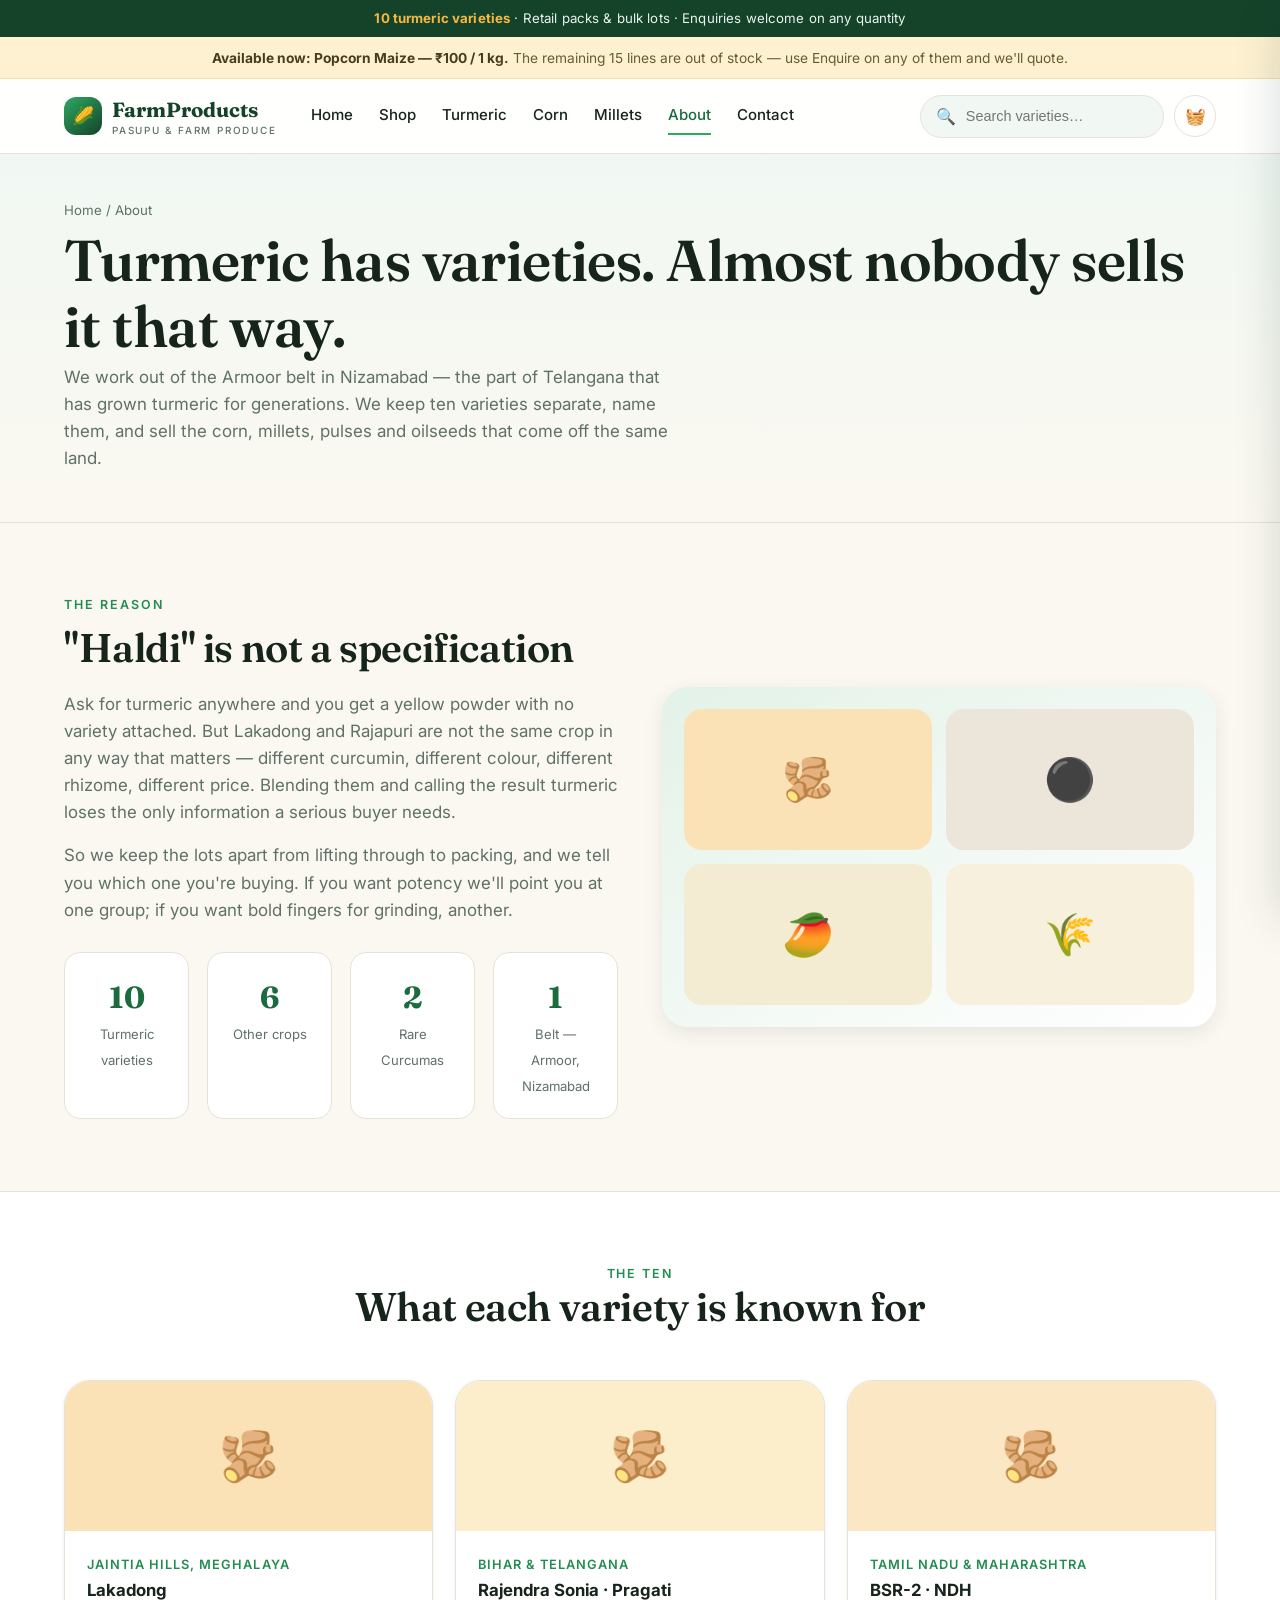
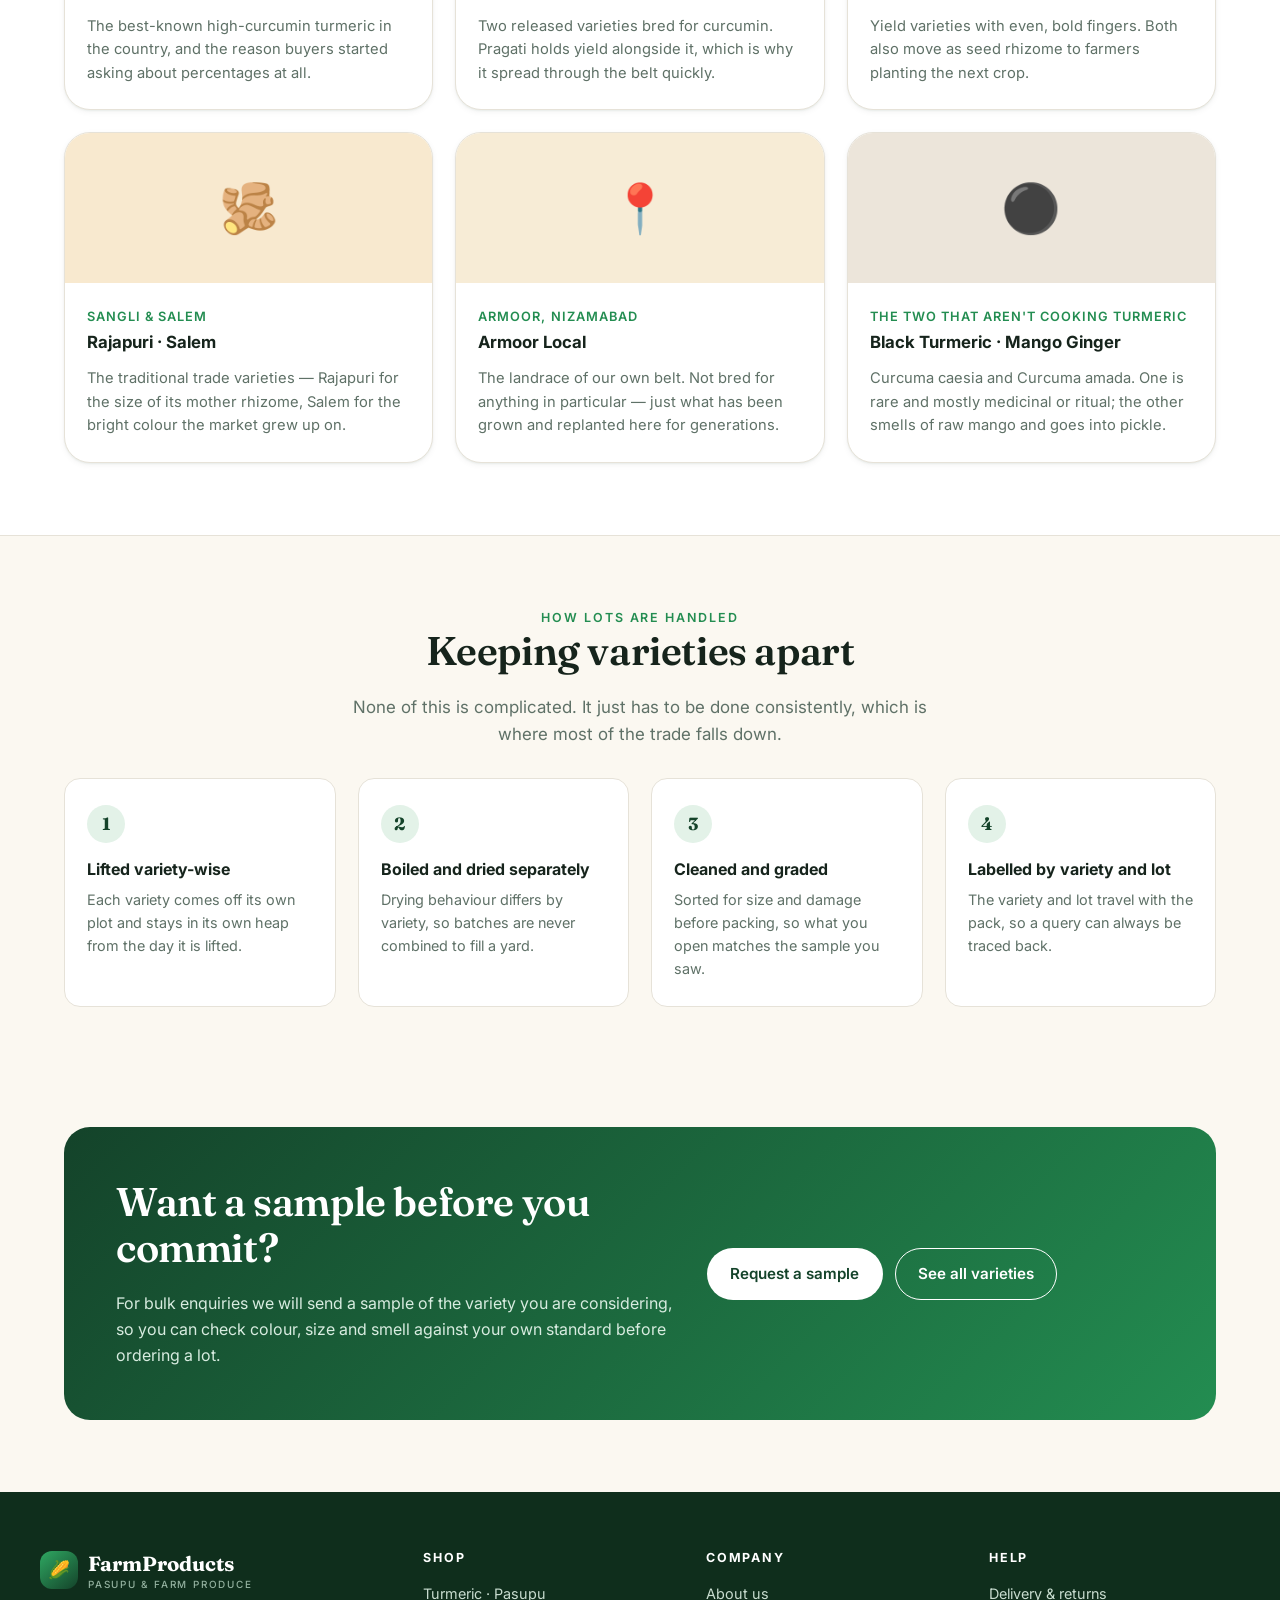
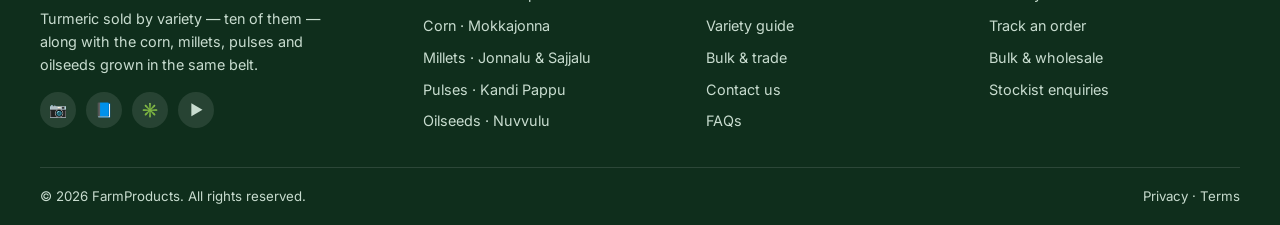
==== about.html @ 5ce82f47 "Drop WhatsApp; orders go to the two email addresses only Removes the WhatsApp route entirely at the " ====
<!DOCTYPE html>
<html lang="en">
<head>
<meta charset="utf-8">
<meta name="viewport" content="width=device-width, initial-scale=1">
<title>About FarmProducts — Turmeric by Variety</title>
<meta name="description" content="Why FarmProducts sells turmeric by named variety rather than as generic haldi, what the ten varieties are for, and how lots are graded and kept separate.">
<link rel="preconnect" href="https://fonts.googleapis.com">
<link rel="preconnect" href="https://fonts.gstatic.com" crossorigin>
<link href="https://fonts.googleapis.com/css2?family=Fraunces:opsz,wght@9..144,500;9..144,600;9..144,700&family=Inter:wght@400;500;600;700&display=swap" rel="stylesheet">
<link rel="stylesheet" href="assets/css/styles.css?v=202610041927">
<link rel="icon" href="data:image/svg+xml,<svg xmlns='http://www.w3.org/2000/svg' viewBox='0 0 100 100'><text y='.9em' font-size='90'>🌽</text></svg>">
</head>
<body>
<div class="topbar"><strong>10 turmeric varieties</strong> · Retail packs &amp; bulk lots · Enquiries welcome on any quantity</div>
<div class="stock-note" data-stock-note></div>

<header class="header">
  <div class="wrap header__inner">
    <a class="logo" href="index.html"><span class="logo__mark">🌽</span><span>FarmProducts<small>Pasupu &amp; Farm Produce</small></span></a>
    <nav class="nav">
      <a href="index.html">Home</a>
      <a href="shop.html">Shop</a>
      <a href="shop.html?cat=turmeric">Turmeric</a>
      <a href="shop.html?cat=corn">Corn</a>
      <a href="shop.html?cat=millets">Millets</a>
      <a href="about.html" class="is-active">About</a>
      <a href="contact.html">Contact</a>
    </nav>
    <div class="header__actions">
      <form class="search" data-header-search>
        <span>🔍</span><input type="search" placeholder="Search varieties…" aria-label="Search products">
      </form>
      <button class="icon-btn burger" data-burger aria-label="Menu">☰</button>
      <button class="icon-btn" data-open-cart aria-label="Open basket">🧺
        <span class="cart-count" data-cart-count style="display:none">0</span>
      </button>
    </div>
  </div>
</header>

<section class="pagehead">
  <div class="wrap">
    <p class="crumbs"><a href="index.html">Home</a> / About</p>
    <h1>Turmeric has varieties. Almost nobody sells it that way.</h1>
    <p class="lede">We work out of the Armoor belt in Nizamabad — the part of Telangana that has grown turmeric for generations. We keep ten varieties separate, name them, and sell the corn, millets, pulses and oilseeds that come off the same land.</p>
  </div>
</section>

<section class="section">
  <div class="wrap split">
    <div>
      <p class="eyebrow">The reason</p>
      <h2>"Haldi" is not a specification</h2>
      <p class="lede">Ask for turmeric anywhere and you get a yellow powder with no variety attached. But Lakadong and Rajapuri are not the same crop in any way that matters — different curcumin, different colour, different rhizome, different price. Blending them and calling the result turmeric loses the only information a serious buyer needs.</p>
      <p class="lede">So we keep the lots apart from lifting through to packing, and we tell you which one you're buying. If you want potency we'll point you at one group; if you want bold fingers for grinding, another.</p>
      <div class="stat-grid">
        <div class="stat"><b>10</b><small>Turmeric varieties</small></div>
        <div class="stat"><b>6</b><small>Other crops</small></div>
        <div class="stat"><b>2</b><small>Rare Curcumas</small></div>
        <div class="stat"><b>1</b><small>Belt — Armoor, Nizamabad</small></div>
      </div>
    </div>
    <div class="art-panel">
      <div style="background:#fbe2b6">🫚</div>
      <div style="background:#ece5da">⚫</div>
      <div style="background:#f3ecd3">🥭</div>
      <div style="background:#f7f0dd">🌾</div>
    </div>
  </div>
</section>

<section class="section" style="background:#fff;border-block:1px solid var(--line)">
  <div class="wrap">
    <div class="sec-head center" style="flex-direction:column;align-items:center">
      <div><p class="eyebrow">The ten</p><h2>What each variety is known for</h2></div>
    </div>
    <div class="farmers">
      <article class="farmer">
        <div class="farmer__top" style="background:#fbe2b6">🫚</div>
        <div class="farmer__body"><em>Jaintia Hills, Meghalaya</em><b>Lakadong</b>
        <p>The best-known high-curcumin turmeric in the country, and the reason buyers started asking about percentages at all.</p></div>
      </article>
      <article class="farmer">
        <div class="farmer__top" style="background:#fdeecb">🫚</div>
        <div class="farmer__body"><em>Bihar &amp; Telangana</em><b>Rajendra Sonia · Pragati</b>
        <p>Two released varieties bred for curcumin. Pragati holds yield alongside it, which is why it spread through the belt quickly.</p></div>
      </article>
      <article class="farmer">
        <div class="farmer__top" style="background:#fbe7c3">🫚</div>
        <div class="farmer__body"><em>Tamil Nadu &amp; Maharashtra</em><b>BSR-2 · NDH</b>
        <p>Yield varieties with even, bold fingers. Both also move as seed rhizome to farmers planting the next crop.</p></div>
      </article>
      <article class="farmer">
        <div class="farmer__top" style="background:#f8e9cf">🫚</div>
        <div class="farmer__body"><em>Sangli &amp; Salem</em><b>Rajapuri · Salem</b>
        <p>The traditional trade varieties — Rajapuri for the size of its mother rhizome, Salem for the bright colour the market grew up on.</p></div>
      </article>
      <article class="farmer">
        <div class="farmer__top" style="background:#f7ecd6">📍</div>
        <div class="farmer__body"><em>Armoor, Nizamabad</em><b>Armoor Local</b>
        <p>The landrace of our own belt. Not bred for anything in particular — just what has been grown and replanted here for generations.</p></div>
      </article>
      <article class="farmer">
        <div class="farmer__top" style="background:#ece5da">⚫</div>
        <div class="farmer__body"><em>The two that aren't cooking turmeric</em><b>Black Turmeric · Mango Ginger</b>
        <p>Curcuma caesia and Curcuma amada. One is rare and mostly medicinal or ritual; the other smells of raw mango and goes into pickle.</p></div>
      </article>
    </div>
  </div>
</section>

<section class="section" id="handling">
  <div class="wrap">
    <div class="sec-head center" style="flex-direction:column;align-items:center">
      <div><p class="eyebrow">How lots are handled</p><h2>Keeping varieties apart</h2>
      <p class="lede center">None of this is complicated. It just has to be done consistently, which is where most of the trade falls down.</p></div>
    </div>
    <div class="steps">
      <div class="step"><b>Lifted variety-wise</b><p>Each variety comes off its own plot and stays in its own heap from the day it is lifted.</p></div>
      <div class="step"><b>Boiled and dried separately</b><p>Drying behaviour differs by variety, so batches are never combined to fill a yard.</p></div>
      <div class="step"><b>Cleaned and graded</b><p>Sorted for size and damage before packing, so what you open matches the sample you saw.</p></div>
      <div class="step"><b>Labelled by variety and lot</b><p>The variety and lot travel with the pack, so a query can always be traced back.</p></div>
    </div>
  </div>
</section>

<section class="section section--tight">
  <div class="wrap">
    <div class="band">
      <div>
        <h2>Want a sample before you commit?</h2>
        <p>For bulk enquiries we will send a sample of the variety you are considering, so you can check colour, size and smell against your own standard before ordering a lot.</p>
      </div>
      <div style="display:flex;gap:12px;flex-wrap:wrap">
        <a class="btn btn--light" href="contact.html">Request a sample</a>
        <a class="btn btn--ghost" style="border-color:#fff;color:#fff" href="shop.html">See all varieties</a>
      </div>
    </div>
  </div>
</section>

<footer class="footer">
  <div class="wrap footer__grid">
    <div>
      <a class="logo" href="index.html"><span class="logo__mark">🌽</span><span>FarmProducts<small>Pasupu &amp; Farm Produce</small></span></a>
      <p style="margin-top:14px">Turmeric sold by variety — ten of them — along with the corn, millets, pulses and oilseeds grown in the same belt.</p>
      <div class="socials">
        <a href="#" aria-label="Instagram">📷</a><a href="#" aria-label="Facebook">📘</a>
        <a href="#" aria-label="X">✳️</a><a href="#" aria-label="YouTube">▶️</a>
      </div>
    </div>
    <div>
      <h5>Shop</h5>
      <ul>
        <li><a href="shop.html?cat=turmeric">Turmeric · Pasupu</a></li>
        <li><a href="shop.html?cat=corn">Corn · Mokkajonna</a></li>
        <li><a href="shop.html?cat=millets">Millets · Jonnalu &amp; Sajjalu</a></li>
        <li><a href="shop.html?cat=pulses">Pulses · Kandi Pappu</a></li>
        <li><a href="shop.html?cat=oilseeds">Oilseeds · Nuvvulu</a></li>
      </ul>
    </div>
    <div>
      <h5>Company</h5>
      <ul>
        <li><a href="about.html">About us</a></li>
        <li><a href="index.html#varieties">Variety guide</a></li>
        <li><a href="index.html#bulk">Bulk &amp; trade</a></li>
        <li><a href="contact.html">Contact us</a></li>
        <li><a href="contact.html#faq">FAQs</a></li>
      </ul>
    </div>
    <div>
      <h5>Help</h5>
      <ul>
        <li><a href="contact.html#faq">Delivery &amp; returns</a></li>
        <li><a href="contact.html#faq">Track an order</a></li>
        <li><a href="contact.html">Bulk &amp; wholesale</a></li>
        <li><a href="contact.html">Stockist enquiries</a></li>
      </ul>
    </div>
  </div>
  <div class="wrap footer__bottom">
    <span>© <span data-year>2026</span> FarmProducts. All rights reserved.</span>
    <span>Privacy · Terms</span>
  </div>
</footer>

<div class="overlay" data-overlay data-close-cart></div>
<aside class="drawer" data-drawer aria-label="Shopping basket">
  <div class="drawer__head">
    <h3>Your basket</h3>
    <button class="drawer__close" data-close-cart aria-label="Close">✕</button>
  </div>
  <div class="drawer__body" data-cart-body></div>
  <div class="drawer__foot">
    <div class="row"><span>Subtotal</span><span data-sub>₹0</span></div>
    <div class="row"><span>Delivery</span><span data-ship>Free</span></div>
    <div class="row row--total"><span>Total</span><span data-total>₹0</span></div>
    <p class="form-note" style="color:var(--green-700);margin:-.6rem 0 .9rem" data-ship-note></p>
    <button class="btn btn--primary btn--block" data-checkout>Checkout</button>
  </div>
</aside>

<div class="toast" data-toast></div>

<script src="assets/js/data.js?v=202610041927"></script>
<script src="assets/js/app.js?v=202610041927"></script>
</body>
</html>
---- assets/css/styles.css ----
/* ============================================================
   FarmProducts — organic marketplace
   Design tokens
   ============================================================ */
:root{
  --green-900:#0f2e1c;
  --green-800:#14432a;
  --green-700:#1b6b3f;
  --green-600:#238d51;
  --green-500:#2fa862;
  --green-100:#e3f2e8;
  --green-50:#f1f8f3;

  --earth-700:#7a4a21;
  --carrot:#e8743b;
  --carrot-dark:#cf5c26;
  --sun:#f5b840;
  --berry:#a4325c;

  --cream:#fbf8f1;
  --paper:#ffffff;
  --ink:#16241c;
  --muted:#5f7167;
  --line:#e6e2d8;

  --radius-sm:10px;
  --radius:16px;
  --radius-lg:26px;
  --shadow-sm:0 1px 2px rgba(15,46,28,.06),0 2px 6px rgba(15,46,28,.05);
  --shadow:0 6px 20px rgba(15,46,28,.09);
  --shadow-lg:0 18px 44px rgba(15,46,28,.16);
  --max:1200px;
  --font-display:"Fraunces","Georgia",'Times New Roman',serif;
  --font-body:"Inter",-apple-system,BlinkMacSystemFont,"Segoe UI",Roboto,Helvetica,Arial,sans-serif;
}

*,*::before,*::after{box-sizing:border-box}
html{scroll-behavior:smooth}
body{
  margin:0;
  font-family:var(--font-body);
  color:var(--ink);
  background:var(--cream);
  line-height:1.6;
  -webkit-font-smoothing:antialiased;
}
img{max-width:100%;display:block}
a{color:inherit;text-decoration:none}
button{font:inherit;cursor:pointer}
h1,h2,h3,h4{font-family:var(--font-display);font-weight:600;line-height:1.15;margin:0 0 .5em;letter-spacing:-.01em}
h1{font-size:clamp(2.2rem,5vw,3.6rem)}
h2{font-size:clamp(1.7rem,3.4vw,2.5rem)}
h3{font-size:1.15rem}
p{margin:0 0 1rem}
.wrap{max-width:var(--max);margin:0 auto;padding:0 24px}
.section{padding:72px 0}
.section--tight{padding:48px 0}
.eyebrow{
  font-size:.78rem;letter-spacing:.16em;text-transform:uppercase;
  font-weight:600;color:var(--green-600);margin:0 0 .6rem
}
.lede{font-size:1.06rem;color:var(--muted);max-width:56ch}
.center{text-align:center}
.center .lede{margin-inline:auto}

/* ---------- Buttons ---------- */
.btn{
  display:inline-flex;align-items:center;justify-content:center;gap:.5rem;
  padding:.8rem 1.4rem;border-radius:999px;border:1px solid transparent;
  font-weight:600;font-size:.95rem;transition:.18s ease;white-space:nowrap;
}
.btn--primary{background:var(--green-700);color:#fff;box-shadow:var(--shadow-sm)}
.btn--primary:hover{background:var(--green-800);transform:translateY(-1px);box-shadow:var(--shadow)}
.btn--carrot{background:var(--carrot);color:#fff}
.btn--carrot:hover{background:var(--carrot-dark);transform:translateY(-1px)}
.btn--ghost{background:transparent;border-color:var(--green-700);color:var(--green-800)}
.btn--ghost:hover{background:var(--green-100)}
.btn--light{background:#fff;color:var(--green-800)}
.btn--light:hover{background:var(--green-50)}
.btn--sm{padding:.55rem 1rem;font-size:.85rem}
.btn--block{width:100%}

/* ---------- Announcement ---------- */
.topbar{
  background:var(--green-800);color:#e9f4ec;font-size:.83rem;
  text-align:center;padding:.5rem 12px;letter-spacing:.01em
}
.topbar strong{color:var(--sun)}

/* ---------- Header ---------- */
.header{
  position:sticky;top:0;z-index:60;background:rgba(255,255,255,.92);
  backdrop-filter:saturate(160%) blur(10px);border-bottom:1px solid var(--line)
}
.header__inner{display:flex;align-items:center;gap:20px;height:74px}
.logo{display:flex;align-items:center;gap:10px;font-family:var(--font-display);font-weight:700;font-size:1.28rem;color:var(--green-800)}
.logo__mark{
  width:38px;height:38px;border-radius:12px;display:grid;place-items:center;
  background:linear-gradient(140deg,var(--green-500),var(--green-800));color:#fff;font-size:1.1rem
}
.logo small{display:block;font-family:var(--font-body);font-size:.62rem;font-weight:500;letter-spacing:.18em;text-transform:uppercase;color:var(--muted);margin-top:-4px}
.nav{display:flex;gap:26px;margin-left:14px}
.nav a{font-size:.94rem;font-weight:500;color:var(--ink);padding:6px 0;border-bottom:2px solid transparent;transition:.15s}
.nav a:hover,.nav a.is-active{color:var(--green-700);border-color:var(--green-500)}
.header__actions{margin-left:auto;display:flex;align-items:center;gap:10px}
.search{
  display:flex;align-items:center;gap:8px;background:var(--green-50);
  border:1px solid var(--line);border-radius:999px;padding:.5rem .95rem;min-width:230px
}
.search input{border:0;background:transparent;outline:none;font-size:.9rem;width:100%;color:var(--ink)}
.icon-btn{
  position:relative;width:42px;height:42px;border-radius:50%;border:1px solid var(--line);
  background:#fff;display:grid;place-items:center;font-size:1.05rem;transition:.15s
}
.icon-btn:hover{border-color:var(--green-500);background:var(--green-50)}
.cart-count{
  position:absolute;top:-4px;right:-4px;min-width:20px;height:20px;padding:0 5px;
  border-radius:999px;background:var(--carrot);color:#fff;font-size:.7rem;font-weight:700;
  display:grid;place-items:center
}
.burger{display:none}

/* ---------- Hero ---------- */
.hero{
  position:relative;overflow:hidden;
  background:
    radial-gradient(1000px 460px at 88% -8%,rgba(47,168,98,.20),transparent 62%),
    radial-gradient(760px 420px at 4% 105%,rgba(245,184,64,.24),transparent 60%),
    var(--cream);
}
.hero__grid{display:grid;grid-template-columns:1.05fr .95fr;gap:48px;align-items:center;padding:76px 0 84px}
.hero h1 span{color:var(--green-700);font-style:italic}
.hero__cta{display:flex;gap:12px;flex-wrap:wrap;margin:1.6rem 0 1.4rem}
.hero__points{display:flex;gap:22px;flex-wrap:wrap;font-size:.88rem;color:var(--muted);margin:0;padding:0;list-style:none}
.hero__points li{display:flex;align-items:center;gap:7px}
.hero__points i{font-style:normal}
.hero__art{position:relative;aspect-ratio:1/.92}
.hero__basket{
  position:absolute;inset:6% 4%;border-radius:var(--radius-lg);
  background:linear-gradient(160deg,#fff,#f3f8f1);box-shadow:var(--shadow-lg);
  display:grid;grid-template-columns:repeat(3,1fr);gap:14px;padding:26px
}
.hero__tile{
  border-radius:18px;display:grid;place-items:center;font-size:2.4rem;
  box-shadow:inset 0 0 0 1px rgba(15,46,28,.05)
}
.hero__badge{
  position:absolute;background:#fff;border-radius:16px;padding:12px 16px;
  box-shadow:var(--shadow);display:flex;gap:10px;align-items:center;font-size:.85rem;font-weight:600
}
.hero__badge span{font-size:1.4rem}
.hero__badge small{display:block;font-weight:500;color:var(--muted);font-size:.75rem}
.hero__badge--a{left:-14px;top:16%}
.hero__badge--b{right:-8px;bottom:12%}

/* ---------- Trust strip ---------- */
.trust{background:var(--green-800);color:#dcece1}
.trust__grid{display:grid;grid-template-columns:repeat(4,1fr);gap:24px;padding:30px 0}
.trust__item{display:flex;gap:12px;align-items:flex-start}
.trust__item span{font-size:1.5rem;line-height:1}
.trust__item b{display:block;color:#fff;font-size:.95rem}
.trust__item small{font-size:.82rem;opacity:.75}

/* ---------- Categories ---------- */
.cats{display:grid;grid-template-columns:repeat(auto-fit,minmax(165px,1fr));gap:16px}
.cat{
  background:#fff;border:1px solid var(--line);border-radius:var(--radius);
  padding:22px 14px;text-align:center;transition:.18s;box-shadow:var(--shadow-sm)
}
.cat:hover{transform:translateY(-4px);box-shadow:var(--shadow);border-color:var(--green-500)}
.cat__ico{width:60px;height:60px;margin:0 auto 12px;border-radius:50%;display:grid;place-items:center;font-size:1.7rem}
.cat b{display:block;font-size:.92rem}
.cat small{color:var(--muted);font-size:.78rem}

/* ---------- Section head ---------- */
.sec-head{display:flex;align-items:flex-end;justify-content:space-between;gap:24px;margin-bottom:30px}
.sec-head p{margin:0}

/* ---------- Product grid ---------- */
.grid-products{display:grid;grid-template-columns:repeat(4,1fr);gap:22px}
.card{
  background:#fff;border:1px solid var(--line);border-radius:var(--radius);
  overflow:hidden;display:flex;flex-direction:column;transition:.18s;box-shadow:var(--shadow-sm)
}
.card:hover{transform:translateY(-4px);box-shadow:var(--shadow)}
.card__media{
  position:relative;aspect-ratio:4/3;display:grid;place-items:center;font-size:3.4rem;
  background-image:radial-gradient(circle at 1px 1px,rgba(255,255,255,.5) 1px,transparent 0);
  background-size:14px 14px
}
.card__tag{
  position:absolute;top:12px;left:12px;background:var(--green-700);color:#fff;
  font-size:.68rem;font-weight:700;letter-spacing:.06em;text-transform:uppercase;
  padding:.28rem .55rem;border-radius:999px
}
.card__tag--sale{background:var(--carrot)}
.card__tag--new{background:var(--berry)}
.card__fav{
  position:absolute;top:10px;right:10px;width:34px;height:34px;border-radius:50%;
  background:rgba(255,255,255,.9);border:0;display:grid;place-items:center;font-size:.95rem;
  opacity:.85;transition:.15s
}
.card__fav:hover,.card__fav.is-on{opacity:1;transform:scale(1.08)}
.card__body{padding:16px 16px 18px;display:flex;flex-direction:column;flex:1}
.card__farm{font-size:.74rem;letter-spacing:.08em;text-transform:uppercase;color:var(--green-600);font-weight:600}
.card__title{font-family:var(--font-body);font-weight:600;font-size:1rem;margin:.3rem 0 .15rem}
.card__unit{font-size:.82rem;color:var(--muted);margin:0}
.card__rating{font-size:.78rem;color:var(--muted);margin:.45rem 0 .7rem}
.card__rating b{color:var(--ink)}
.card__foot{margin-top:auto;display:flex;align-items:center;justify-content:space-between;gap:10px}
.price{font-weight:700;font-size:1.08rem}
.price s{font-weight:500;font-size:.85rem;color:var(--muted);margin-left:.35rem}
.add{
  border:1px solid var(--green-700);background:var(--green-700);color:#fff;
  border-radius:999px;padding:.5rem 1rem;font-size:.85rem;font-weight:600;transition:.15s
}
.add:hover{background:var(--green-800)}
.add.is-added{background:var(--sun);border-color:var(--sun);color:var(--green-900)}

/* ---------- Shop layout ---------- */
.shop{display:grid;grid-template-columns:250px 1fr;gap:32px;align-items:start}
.filters{
  background:#fff;border:1px solid var(--line);border-radius:var(--radius);
  padding:22px;position:sticky;top:96px;box-shadow:var(--shadow-sm)
}
.filters h4{font-family:var(--font-body);font-size:.78rem;letter-spacing:.12em;text-transform:uppercase;color:var(--muted);margin:20px 0 10px}
.filters h4:first-of-type{margin-top:0}
.fopt{display:flex;align-items:center;gap:9px;padding:5px 0;font-size:.92rem;cursor:pointer}
.fopt input{accent-color:var(--green-600);width:16px;height:16px}
.fopt span{color:var(--muted);margin-left:auto;font-size:.8rem}
.shop__bar{display:flex;align-items:center;justify-content:space-between;gap:16px;margin-bottom:20px;flex-wrap:wrap}
.shop__bar select{
  border:1px solid var(--line);background:#fff;border-radius:999px;
  padding:.55rem 1rem;font-size:.88rem;color:var(--ink)
}
.count{color:var(--muted);font-size:.9rem}
.empty{padding:60px;text-align:center;color:var(--muted);background:#fff;border-radius:var(--radius);border:1px dashed var(--line)}

/* ---------- Banner / subscription ---------- */
.boxes{display:grid;grid-template-columns:repeat(3,1fr);gap:22px}
.box{
  background:#fff;border:1px solid var(--line);border-radius:var(--radius-lg);
  padding:28px;display:flex;flex-direction:column;box-shadow:var(--shadow-sm)
}
.box--featured{border:2px solid var(--green-600);box-shadow:var(--shadow);position:relative}
.box--featured::after{
  content:"Most popular";position:absolute;top:-13px;left:50%;transform:translateX(-50%);
  background:var(--green-700);color:#fff;font-size:.7rem;font-weight:700;letter-spacing:.08em;
  text-transform:uppercase;padding:.3rem .8rem;border-radius:999px
}
.box__price{font-family:var(--font-display);font-size:2.1rem;color:var(--green-800);margin:.2rem 0}
.box__price small{font-family:var(--font-body);font-size:.85rem;color:var(--muted);font-weight:500}
.box ul{list-style:none;padding:0;margin:1rem 0 1.6rem;display:grid;gap:.55rem;font-size:.92rem}
.box li{display:flex;gap:.6rem;align-items:flex-start;color:var(--muted)}
.box li::before{content:"✓";color:var(--green-600);font-weight:700}
.box .btn{margin-top:auto}

/* ---------- Farmers ---------- */
.farmers{display:grid;grid-template-columns:repeat(3,1fr);gap:22px}
.farmer{
  border-radius:var(--radius-lg);overflow:hidden;background:#fff;
  border:1px solid var(--line);box-shadow:var(--shadow-sm)
}
.farmer__top{height:150px;display:grid;place-items:center;font-size:3rem}
.farmer__body{padding:20px 22px 24px}
.farmer__body b{display:block;font-size:1.05rem}
.farmer__body em{font-style:normal;color:var(--green-600);font-size:.8rem;letter-spacing:.08em;text-transform:uppercase;font-weight:600}
.farmer__body p{font-size:.92rem;color:var(--muted);margin:.7rem 0 0}

/* ---------- Steps ---------- */
.steps{display:grid;grid-template-columns:repeat(4,1fr);gap:22px;counter-reset:s}
.step{background:#fff;border:1px solid var(--line);border-radius:var(--radius);padding:26px 22px;position:relative}
.step::before{
  counter-increment:s;content:counter(s);
  font-family:var(--font-display);font-size:1.1rem;font-weight:700;
  width:38px;height:38px;border-radius:50%;background:var(--green-100);color:var(--green-800);
  display:grid;place-items:center;margin-bottom:14px
}
.step b{display:block;margin-bottom:.35rem}
.step p{font-size:.9rem;color:var(--muted);margin:0}

/* ---------- Testimonials ---------- */
.quotes{display:grid;grid-template-columns:repeat(3,1fr);gap:22px}
.quote{background:#fff;border:1px solid var(--line);border-radius:var(--radius);padding:26px}
.quote__stars{color:var(--sun);letter-spacing:.12em;font-size:.95rem}
.quote p{font-size:.95rem;margin:.7rem 0 1.2rem}
.quote__who{display:flex;align-items:center;gap:12px}
.avatar{width:40px;height:40px;border-radius:50%;display:grid;place-items:center;font-size:1.1rem;background:var(--green-100)}
.quote__who b{display:block;font-size:.9rem}
.quote__who small{color:var(--muted);font-size:.8rem}

/* ---------- CTA band ---------- */
.band{
  background:linear-gradient(135deg,var(--green-800),var(--green-600));
  color:#fff;border-radius:var(--radius-lg);padding:52px;display:grid;
  grid-template-columns:1.1fr .9fr;gap:32px;align-items:center
}
.band h2{color:#fff}
.band p{color:#d8ece0;margin:0}
.newsletter{display:flex;gap:10px;background:rgba(255,255,255,.14);padding:8px;border-radius:999px}
.newsletter input{
  flex:1;border:0;background:transparent;outline:none;color:#fff;padding:.6rem 1rem;font-size:.95rem
}
.newsletter input::placeholder{color:rgba(255,255,255,.7)}
.form-note{font-size:.8rem;color:#cbe4d5;margin:.7rem 0 0}

/* ---------- Footer ---------- */
.footer{background:var(--green-900);color:#c8dccf;margin-top:24px}
.footer__grid{display:grid;grid-template-columns:1.4fr repeat(3,1fr);gap:32px;padding:56px 0 34px}
.footer h5{font-family:var(--font-body);font-size:.78rem;letter-spacing:.14em;text-transform:uppercase;color:#fff;margin:0 0 14px}
.footer ul{list-style:none;padding:0;margin:0;display:grid;gap:.55rem;font-size:.9rem}
.footer a:hover{color:#fff}
.footer .logo{color:#fff}
.footer .logo small{color:#93b19f}
.footer p{font-size:.9rem;max-width:34ch}
.socials{display:flex;gap:10px;margin-top:14px}
.socials a{width:36px;height:36px;border-radius:50%;background:rgba(255,255,255,.1);display:grid;place-items:center;font-size:.9rem}
.socials a:hover{background:var(--green-600)}
.footer__bottom{border-top:1px solid rgba(255,255,255,.12);padding:18px 0;display:flex;justify-content:space-between;gap:16px;font-size:.83rem;flex-wrap:wrap}

/* ---------- Cart drawer ---------- */
.overlay{position:fixed;inset:0;background:rgba(15,46,28,.45);opacity:0;visibility:hidden;transition:.25s;z-index:90}
.overlay.is-open{opacity:1;visibility:visible}
.drawer{
  position:fixed;top:0;right:0;height:100%;width:min(420px,92vw);background:#fff;z-index:100;
  transform:translateX(100%);transition:transform .28s cubic-bezier(.4,0,.2,1);
  display:flex;flex-direction:column;box-shadow:var(--shadow-lg)
}
.drawer.is-open{transform:none}
.drawer__head{display:flex;align-items:center;justify-content:space-between;padding:20px 22px;border-bottom:1px solid var(--line)}
.drawer__head h3{margin:0}
.drawer__close{border:0;background:var(--green-50);width:34px;height:34px;border-radius:50%;font-size:1rem}
.drawer__body{flex:1;overflow-y:auto;padding:18px 22px}
.line{display:grid;grid-template-columns:58px 1fr auto;gap:12px;padding:14px 0;border-bottom:1px solid var(--line)}
.line__img{width:58px;height:58px;border-radius:12px;display:grid;place-items:center;font-size:1.6rem}
.line b{font-size:.93rem;display:block}
.line small{color:var(--muted);font-size:.8rem}
.qty{display:inline-flex;align-items:center;gap:10px;margin-top:8px;border:1px solid var(--line);border-radius:999px;padding:.15rem .5rem}
.qty button{border:0;background:transparent;font-size:1rem;line-height:1;color:var(--green-700);padding:2px 4px}
.line__price{font-weight:600;font-size:.95rem;text-align:right}
.line__rm{display:block;margin-top:10px;background:none;border:0;color:var(--muted);font-size:.78rem;text-decoration:underline}
.drawer__foot{border-top:1px solid var(--line);padding:20px 22px;background:var(--green-50)}
.row{display:flex;justify-content:space-between;font-size:.92rem;margin-bottom:.5rem;color:var(--muted)}
.row--total{font-size:1.12rem;font-weight:700;color:var(--ink);margin:.8rem 0 1rem}
.cart-empty{text-align:center;color:var(--muted);padding:50px 10px}
.cart-empty span{font-size:2.6rem;display:block;margin-bottom:.5rem}

/* ---------- Toast ---------- */
.toast{
  position:fixed;left:50%;bottom:28px;transform:translate(-50%,24px);
  background:var(--green-800);color:#fff;padding:.8rem 1.3rem;border-radius:999px;
  font-size:.9rem;box-shadow:var(--shadow-lg);opacity:0;visibility:hidden;transition:.25s;z-index:120
}
.toast.is-on{opacity:1;visibility:visible;transform:translate(-50%,0)}

/* ---------- Page header ---------- */
.pagehead{background:linear-gradient(180deg,var(--green-50),var(--cream));padding:46px 0 34px;border-bottom:1px solid var(--line)}
.crumbs{font-size:.83rem;color:var(--muted);margin-bottom:.4rem}
.crumbs a:hover{color:var(--green-700)}
.pagehead h1{margin-bottom:.2rem}

/* ---------- About / contact bits ---------- */
.split{display:grid;grid-template-columns:1fr 1fr;gap:44px;align-items:center}
.stat-grid{display:grid;grid-template-columns:repeat(4,1fr);gap:18px;margin-top:28px}
.stat{background:#fff;border:1px solid var(--line);border-radius:var(--radius);padding:20px;text-align:center}
.stat b{display:block;font-family:var(--font-display);font-size:1.9rem;color:var(--green-700)}
.stat small{color:var(--muted);font-size:.82rem}
.art-panel{
  border-radius:var(--radius-lg);min-height:340px;display:grid;grid-template-columns:1fr 1fr;
  gap:14px;padding:22px;background:linear-gradient(150deg,var(--green-100),#fff);box-shadow:var(--shadow)
}
.art-panel div{border-radius:18px;display:grid;place-items:center;font-size:2.6rem}
.form{background:#fff;border:1px solid var(--line);border-radius:var(--radius-lg);padding:30px;box-shadow:var(--shadow-sm)}
.field{margin-bottom:16px}
.field label{display:block;font-size:.85rem;font-weight:600;margin-bottom:.35rem}
.field input,.field textarea,.field select{
  width:100%;border:1px solid var(--line);border-radius:12px;padding:.75rem .9rem;
  font:inherit;font-size:.94rem;outline:none;background:var(--green-50)
}
.field input:focus,.field textarea:focus,.field select:focus{border-color:var(--green-500);background:#fff}
.field textarea{min-height:130px;resize:vertical}
.contact-list{list-style:none;padding:0;margin:22px 0 0;display:grid;gap:18px}
.contact-list li{display:flex;gap:14px}
.contact-list span{font-size:1.3rem}
.contact-list b{display:block;font-size:.95rem}
.contact-list small{color:var(--muted)}
.faq{border-top:1px solid var(--line)}
.faq details{border-bottom:1px solid var(--line);padding:18px 0}
.faq summary{font-weight:600;cursor:pointer;list-style:none;display:flex;justify-content:space-between;gap:16px}
.faq summary::-webkit-details-marker{display:none}
.faq summary::after{content:"+";color:var(--green-600);font-size:1.3rem;line-height:1}
.faq details[open] summary::after{content:"–"}
.faq p{margin:.8rem 0 0;color:var(--muted);font-size:.94rem;max-width:75ch}

/* ---------- Responsive ---------- */
@media (max-width:1024px){
  .grid-products{grid-template-columns:repeat(3,1fr)}
  .trust__grid{grid-template-columns:repeat(2,1fr)}
  .footer__grid{grid-template-columns:1fr 1fr}
  .steps{grid-template-columns:repeat(2,1fr)}
  .search{min-width:0;width:170px}
}
@media (max-width:880px){
  .nav{display:none}
  .nav.is-open{
    display:flex;flex-direction:column;position:absolute;top:74px;left:0;right:0;
    background:#fff;padding:16px 24px;gap:4px;border-bottom:1px solid var(--line);box-shadow:var(--shadow)
  }
  .burger{display:grid}
  .search{display:none}
  .hero__grid{grid-template-columns:1fr;padding:48px 0 60px}
  .hero__art{max-width:460px;margin:0 auto;width:100%}
  .split,.band{grid-template-columns:1fr}
  .shop{grid-template-columns:1fr}
  .filters{position:static}
  .boxes,.farmers,.quotes{grid-template-columns:1fr}
  .band{padding:34px}
}
@media (max-width:640px){
  .section{padding:52px 0}
  .grid-products{grid-template-columns:repeat(2,1fr);gap:14px}
  .card__media{font-size:2.6rem}
  .stat-grid{grid-template-columns:repeat(2,1fr)}
  .footer__grid{grid-template-columns:1fr}
  .sec-head{flex-direction:column;align-items:flex-start}
}

/* product blurb */
.card__note{
  font-size:.83rem;color:var(--muted);margin:.5rem 0 0;
  display:-webkit-box;-webkit-line-clamp:2;-webkit-box-orient:vertical;overflow:hidden
}

/* two-crop feature cards */
.crop{
  position:relative;overflow:hidden;border-radius:var(--radius-lg);
  padding:36px;display:flex;align-items:center;min-height:260px;
  box-shadow:var(--shadow-sm);transition:.2s;border:1px solid var(--line)
}
.crop:hover{transform:translateY(-4px);box-shadow:var(--shadow)}
.crop h2{margin-bottom:.35rem}
.crop p{font-size:.95rem;color:var(--muted);max-width:40ch}
.crop__ico{
  position:absolute;right:-10px;bottom:-24px;font-size:9rem;opacity:.28;
  pointer-events:none;line-height:1
}
@media (max-width:640px){ .crop{padding:26px;min-height:0} .crop__ico{font-size:6rem;opacity:.22} }

/* shop sidebar extras */
.fsearch{
  width:100%;border:1px solid var(--line);border-radius:10px;padding:.55rem .75rem;
  font:inherit;font-size:.9rem;background:var(--green-50);outline:none
}
.fsearch:focus{border-color:var(--green-500);background:#fff}
.filters__note{
  margin-top:22px;padding:14px;border-radius:12px;background:#fdf1d1;
  font-size:.82rem;line-height:1.45
}
.filters__note b{display:block;margin-bottom:.25rem}
.filters__note span{color:#6b5a2e}

/* ---------- Telugu name + spec on cards ---------- */
.card__telugu{
  font-weight:500;font-size:.82rem;color:var(--muted);
  font-style:italic;white-space:nowrap
}
.card__spec{color:var(--green-700);font-weight:600}

/* ---------- Variety comparison table ---------- */
.table-scroll{overflow-x:auto;border-radius:var(--radius);border:1px solid var(--line);background:#fff}
.vtable{border-collapse:collapse;width:100%;min-width:640px;font-size:.92rem}
.vtable th{
  text-align:left;font-family:var(--font-body);font-size:.72rem;letter-spacing:.12em;
  text-transform:uppercase;color:var(--muted);font-weight:600;
  padding:14px 18px;border-bottom:1px solid var(--line);background:var(--green-50)
}
.vtable td{padding:14px 18px;border-bottom:1px solid var(--line);color:var(--muted);vertical-align:top}
.vtable td b{color:var(--ink);font-weight:600}
.vtable tr:last-child td{border-bottom:0}
.vtable tbody tr:hover{background:var(--green-50)}
.table-note{font-size:.83rem;color:var(--muted);margin:14px 0 0;max-width:80ch}

/* ---------- Tick list ---------- */
.tick-list{list-style:none;padding:0;margin:1rem 0 1.6rem;display:grid;gap:.55rem;font-size:.95rem}
.tick-list li{display:flex;gap:.6rem;align-items:flex-start;color:var(--muted)}
.tick-list li::before{content:"\2713";color:var(--green-600);font-weight:700}

/* ---------- Out of stock ---------- */
.card.is-out{opacity:.94}
.card__media.is-out > span{filter:grayscale(.55);opacity:.5}
.stock-ribbon{
  position:absolute;left:50%;bottom:12px;transform:translateX(-50%);
  background:rgba(22,36,28,.82);color:#fff;font-size:.7rem;font-weight:700;
  letter-spacing:.08em;text-transform:uppercase;padding:.3rem .7rem;border-radius:999px;
  white-space:nowrap
}
.price--ask{font-size:.92rem;font-weight:600;color:var(--muted)}
.price small{font-weight:500;font-size:.78rem;color:var(--muted)}
.add--enquire{
  background:#fff;color:var(--green-800);border-color:var(--line);
  display:inline-flex;align-items:center;text-decoration:none
}
.add--enquire:hover{background:var(--green-50);border-color:var(--green-500)}

/* status pills in the variety table */
.pill{
  display:inline-block;font-size:.72rem;font-weight:700;letter-spacing:.05em;
  padding:.22rem .6rem;border-radius:999px;white-space:nowrap
}
.pill--in{background:var(--green-100);color:var(--green-800)}
.pill--out{background:#efe9e2;color:#6b5a4e}

/* banner above the contact form when arriving from an Enquire link */
.enquiry-banner{
  display:none;background:#fdf1d1;border:1px solid #f0dfae;color:#6b5a2e;
  border-radius:12px;padding:12px 14px;font-size:.88rem;margin-bottom:18px
}

/* site-wide stock notice */
.stock-note{
  background:#fdf1d1;border-bottom:1px solid #f0dfae;color:#6b5a2e;
  text-align:center;padding:.6rem 16px;font-size:.86rem
}
.stock-note b{color:#4a3d1c}

/* ---------- Checkout form in the drawer ---------- */
.order-form h4{font-family:var(--font-body);font-size:.95rem;margin:0 0 14px}
.order-form .field{margin-bottom:12px}
.order-form textarea{min-height:90px}
.order-form__items{
  background:var(--green-50);border:1px solid var(--line);border-radius:12px;
  padding:12px 14px;margin:6px 0 16px;font-size:.85rem
}
.order-form__items b{display:block;margin-bottom:.4rem;font-size:.8rem;
  letter-spacing:.08em;text-transform:uppercase;color:var(--muted)}
.order-form__items pre{
  margin:0;font:inherit;white-space:pre-wrap;color:var(--ink)
}

/* order failure, shown in place rather than as a vanishing toast */
.order-error{
  background:#fdecea;border:1px solid #f3c6c0;color:#8a2f22;
  border-radius:12px;padding:12px 14px;font-size:.86rem;margin:0 0 14px;line-height:1.5
}
.order-error a{text-decoration:underline;font-weight:600}
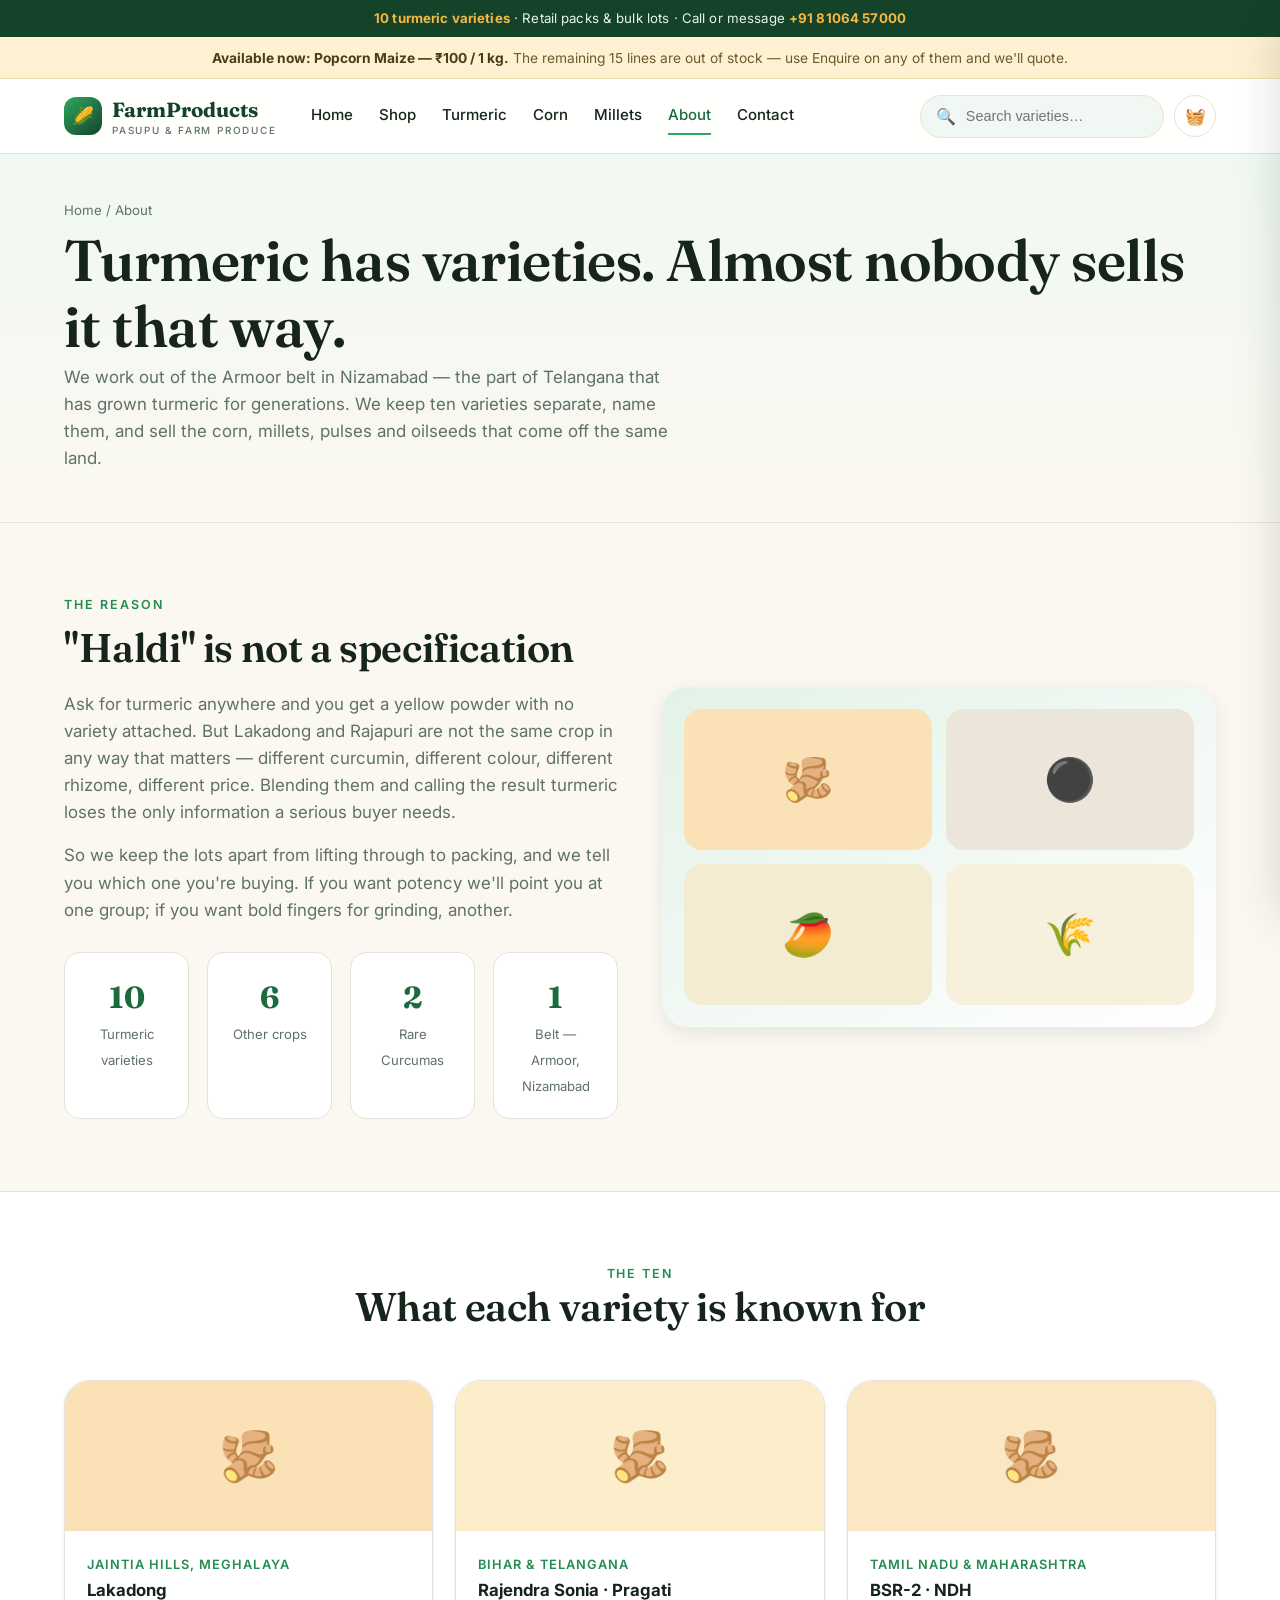
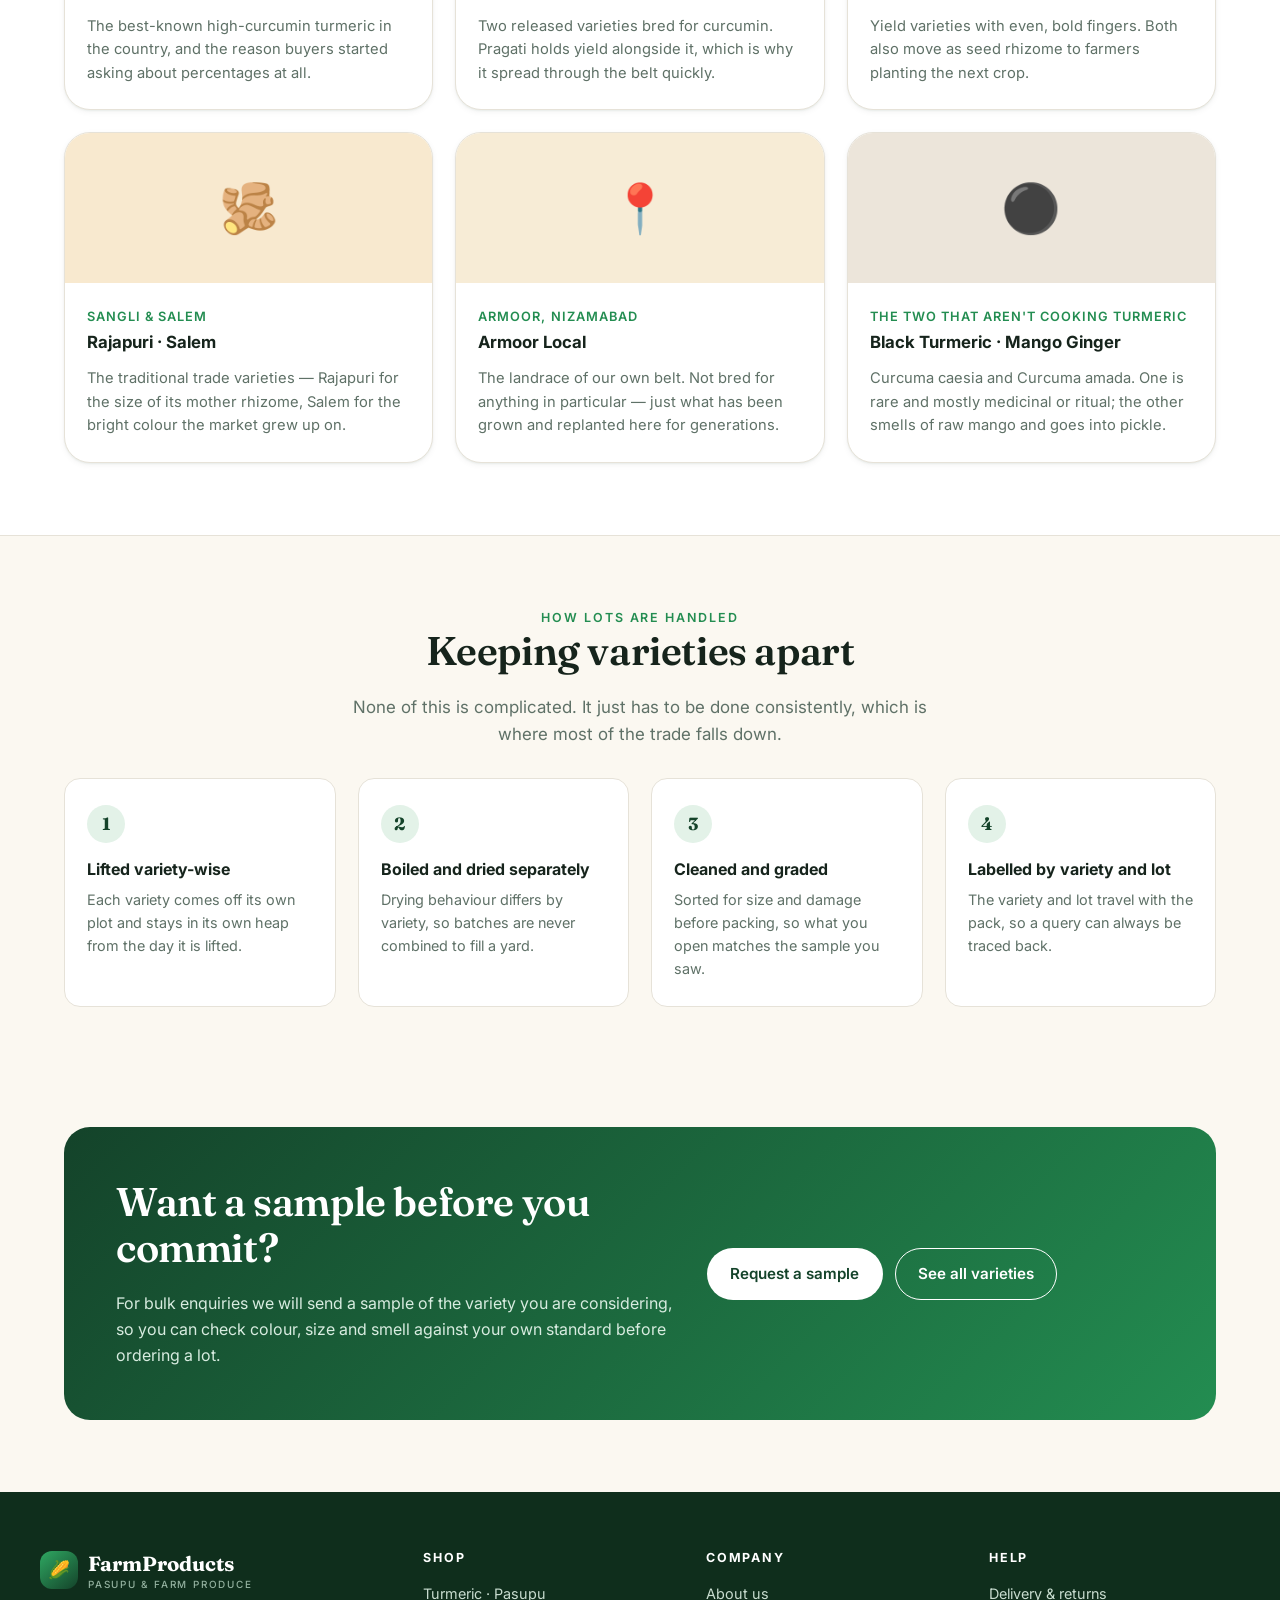
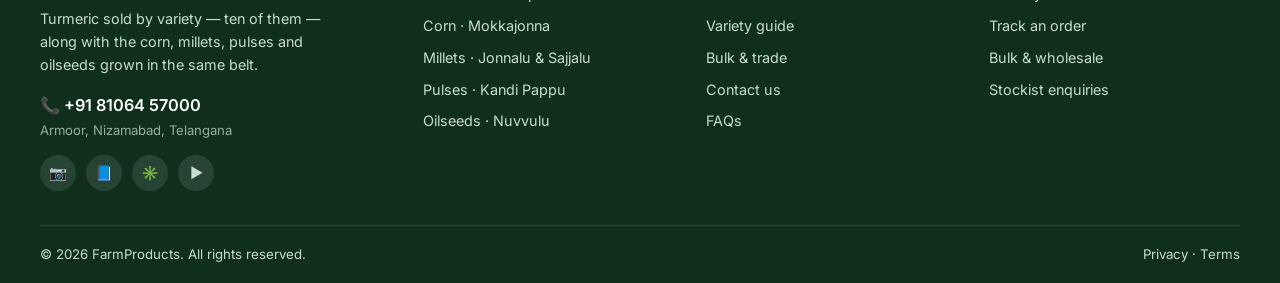
==== commit 689eea62: "Show the contact number across the site +91 81064 57000 now appears in the top strip and footer of e" ====
--- a/about.html
+++ b/about.html
@@ -8,11 +8,11 @@
 <link rel="preconnect" href="https://fonts.googleapis.com">
 <link rel="preconnect" href="https://fonts.gstatic.com" crossorigin>
 <link href="https://fonts.googleapis.com/css2?family=Fraunces:opsz,wght@9..144,500;9..144,600;9..144,700&family=Inter:wght@400;500;600;700&display=swap" rel="stylesheet">
-<link rel="stylesheet" href="assets/css/styles.css?v=202610041927">
+<link rel="stylesheet" href="assets/css/styles.css?v=202610042115">
 <link rel="icon" href="data:image/svg+xml,<svg xmlns='http://www.w3.org/2000/svg' viewBox='0 0 100 100'><text y='.9em' font-size='90'>🌽</text></svg>">
 </head>
 <body>
-<div class="topbar"><strong>10 turmeric varieties</strong> · Retail packs &amp; bulk lots · Enquiries welcome on any quantity</div>
+<div class="topbar"><strong>10 turmeric varieties</strong> · Retail packs &amp; bulk lots · Call or message <a class="topbar__tel" href="tel:+918106457000">+91 81064 57000</a></div>
 <div class="stock-note" data-stock-note></div>
 
 <header class="header">
@@ -145,6 +145,7 @@
     <div>
       <a class="logo" href="index.html"><span class="logo__mark">🌽</span><span>FarmProducts<small>Pasupu &amp; Farm Produce</small></span></a>
       <p style="margin-top:14px">Turmeric sold by variety — ten of them — along with the corn, millets, pulses and oilseeds grown in the same belt.</p>
+      <p class="footer__tel"><a href="tel:+918106457000">📞 +91 81064 57000</a><small>Armoor, Nizamabad, Telangana</small></p>
       <div class="socials">
         <a href="#" aria-label="Instagram">📷</a><a href="#" aria-label="Facebook">📘</a>
         <a href="#" aria-label="X">✳️</a><a href="#" aria-label="YouTube">▶️</a>
@@ -204,7 +205,7 @@
 
 <div class="toast" data-toast></div>
 
-<script src="assets/js/data.js?v=202610041927"></script>
-<script src="assets/js/app.js?v=202610041927"></script>
+<script src="assets/js/data.js?v=202610042115"></script>
+<script src="assets/js/app.js?v=202610042115"></script>
 </body>
 </html>
--- a/assets/css/styles.css
+++ b/assets/css/styles.css
@@ -543,3 +543,11 @@
   border-radius:12px;padding:12px 14px;font-size:.86rem;margin:0 0 14px;line-height:1.5
 }
 .order-error a{text-decoration:underline;font-weight:600}
+
+/* phone number in the top strip and footer */
+.topbar__tel{color:var(--sun);font-weight:700;white-space:nowrap}
+.topbar__tel:hover{text-decoration:underline}
+.footer__tel{margin:16px 0 0}
+.footer__tel a{color:#fff;font-weight:600;font-size:1.02rem}
+.footer__tel a:hover{color:var(--sun)}
+.footer__tel small{display:block;color:#93b19f;font-size:.82rem;margin-top:2px}
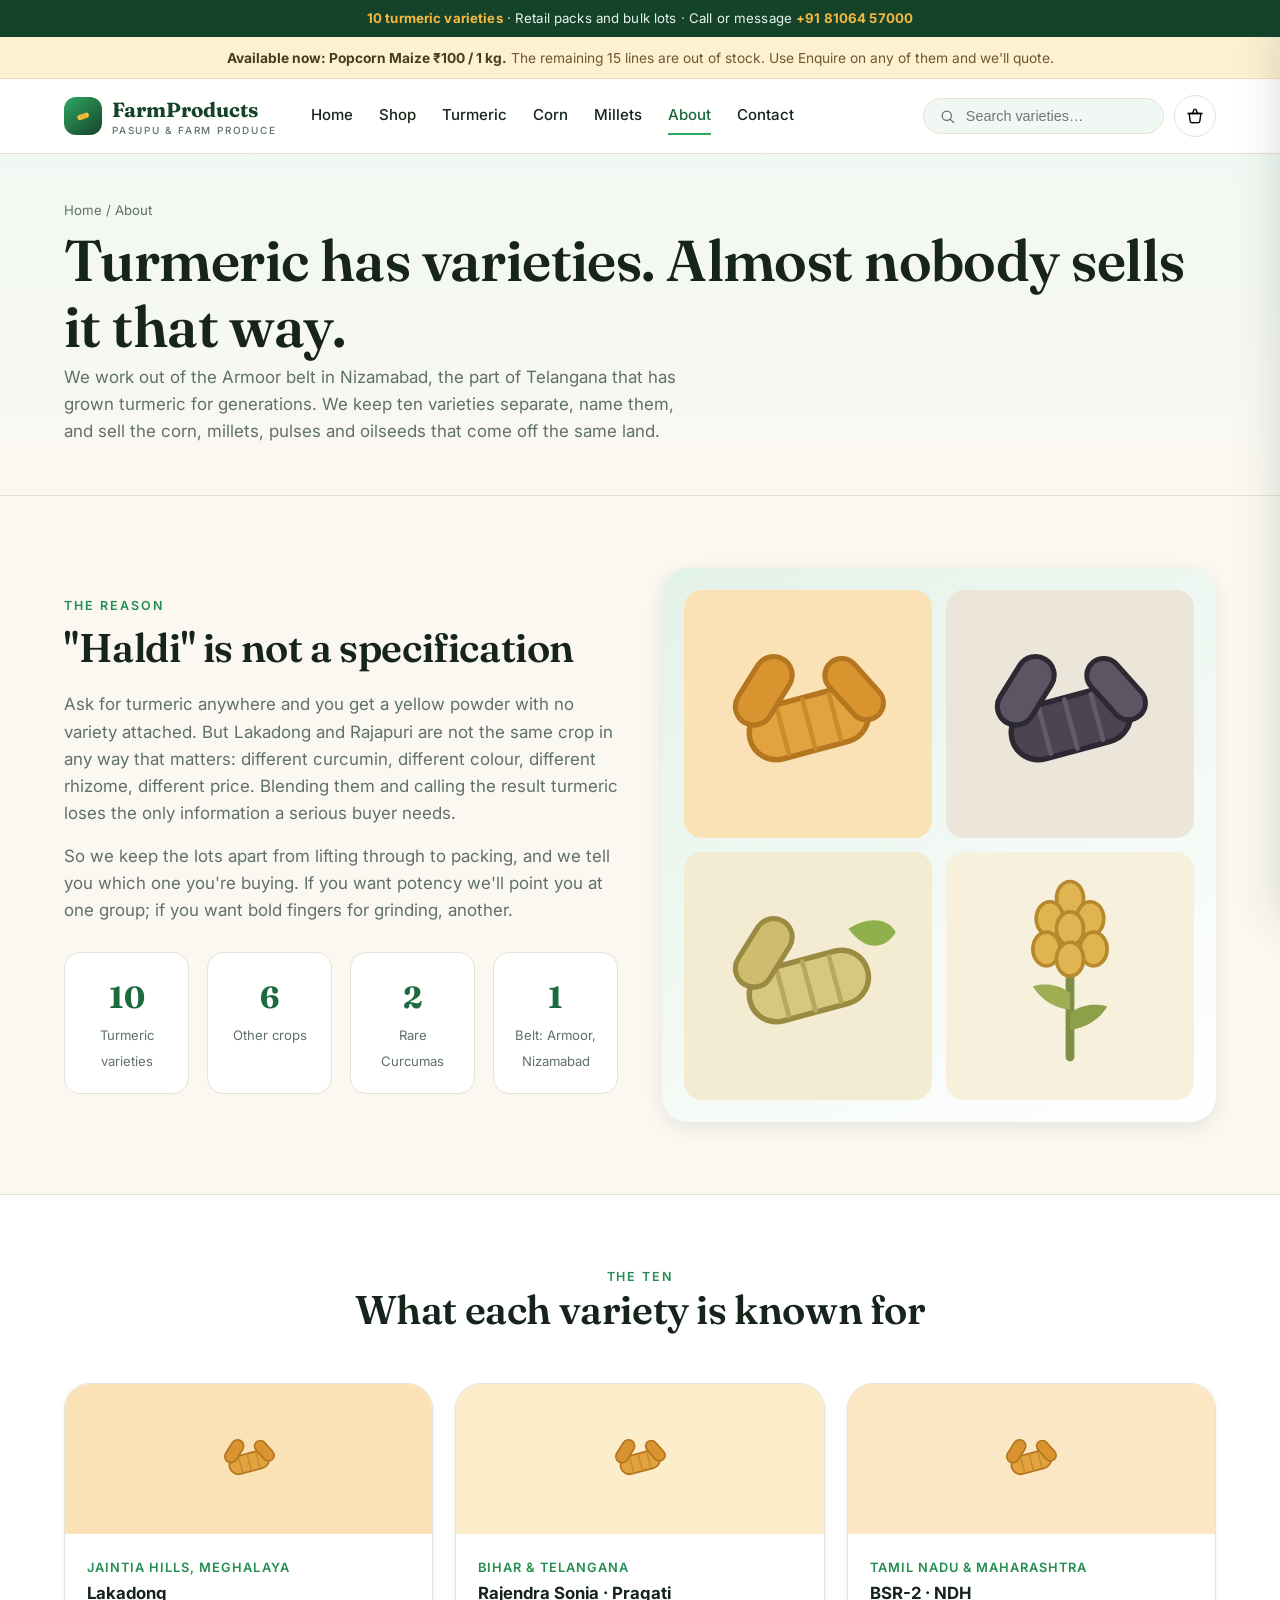
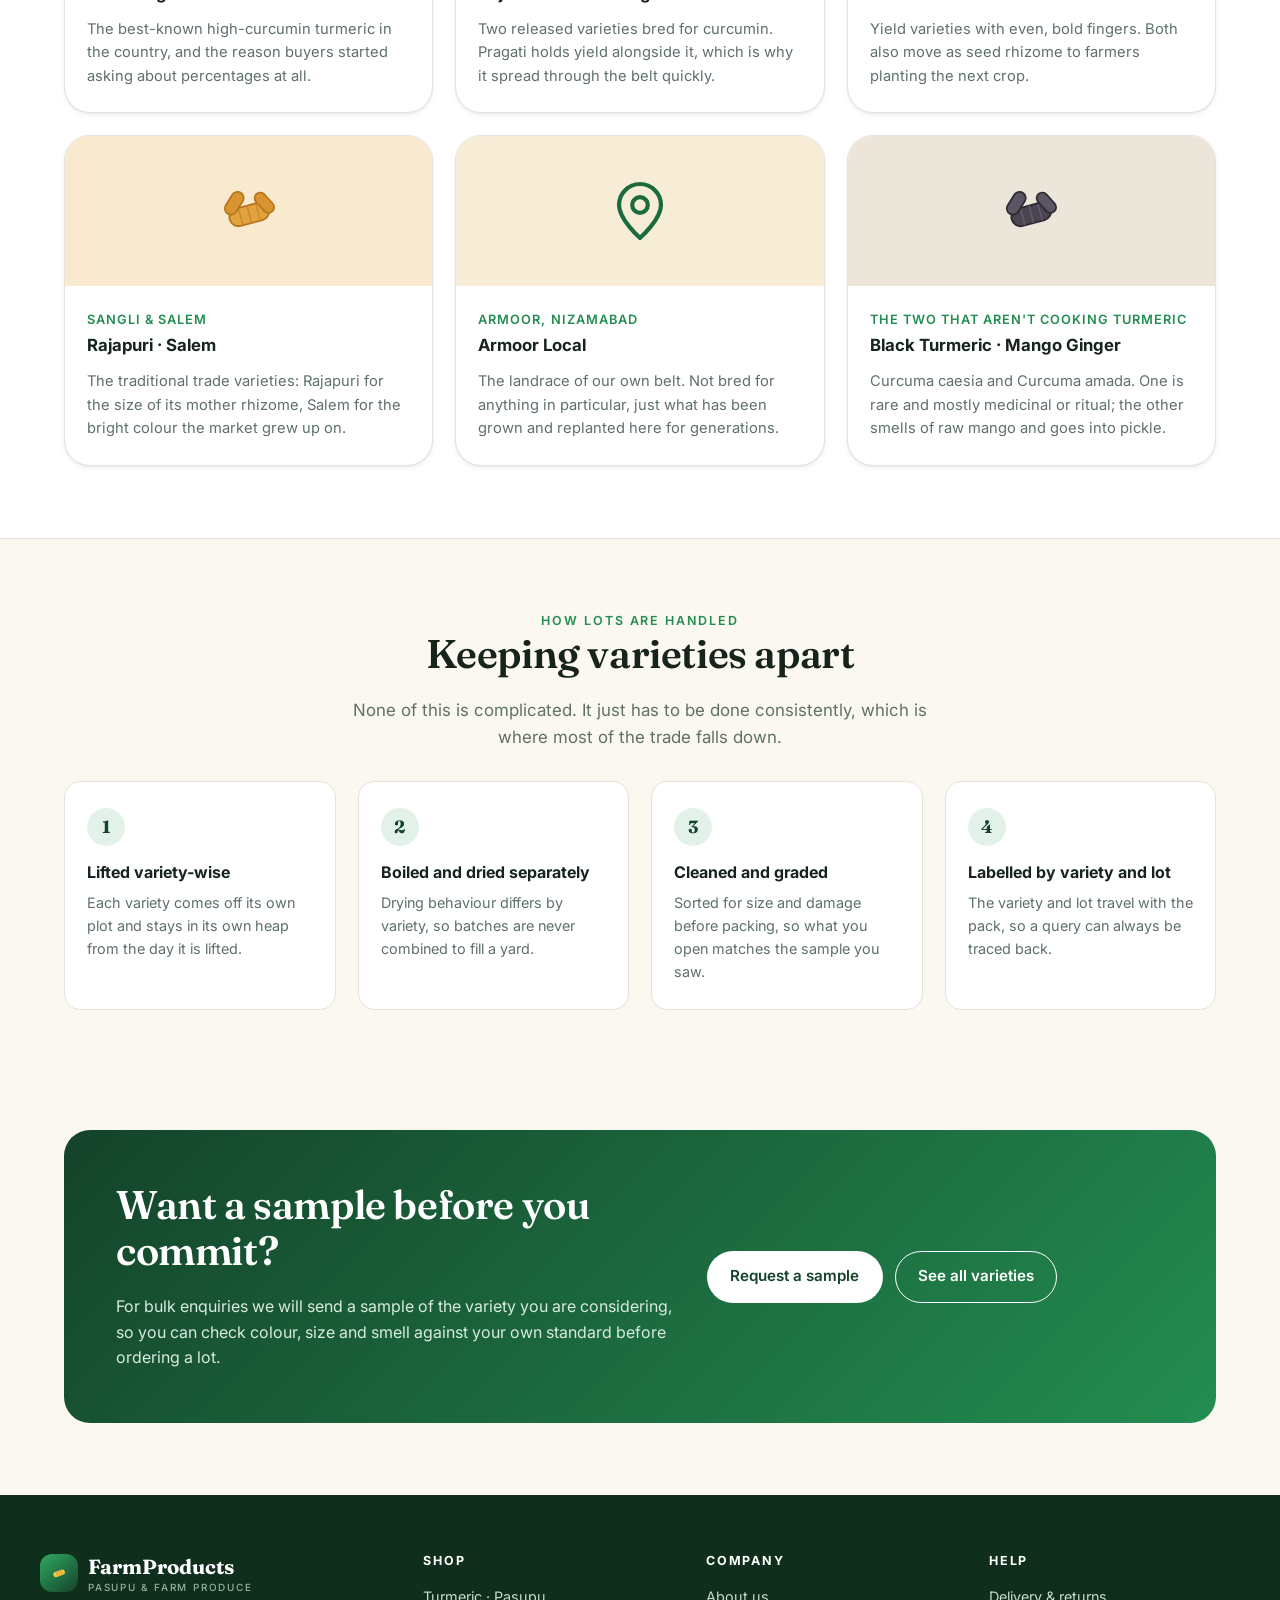
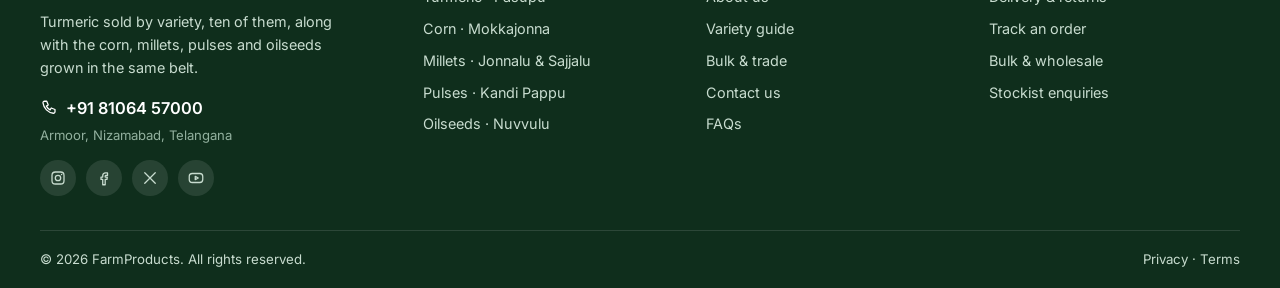
==== commit a54bb7d5: "Replace emoji with drawn SVG artwork and drop em dashes Every emoji is gone. Products and crops now " ====
--- a/about.html
+++ b/about.html
@@ -3,21 +3,21 @@
 <head>
 <meta charset="utf-8">
 <meta name="viewport" content="width=device-width, initial-scale=1">
-<title>About FarmProducts — Turmeric by Variety</title>
+<title>About FarmProducts: Turmeric by Variety</title>
 <meta name="description" content="Why FarmProducts sells turmeric by named variety rather than as generic haldi, what the ten varieties are for, and how lots are graded and kept separate.">
 <link rel="preconnect" href="https://fonts.googleapis.com">
 <link rel="preconnect" href="https://fonts.gstatic.com" crossorigin>
 <link href="https://fonts.googleapis.com/css2?family=Fraunces:opsz,wght@9..144,500;9..144,600;9..144,700&family=Inter:wght@400;500;600;700&display=swap" rel="stylesheet">
-<link rel="stylesheet" href="assets/css/styles.css?v=202610042115">
-<link rel="icon" href="data:image/svg+xml,<svg xmlns='http://www.w3.org/2000/svg' viewBox='0 0 100 100'><text y='.9em' font-size='90'>🌽</text></svg>">
+<link rel="stylesheet" href="assets/css/styles.css?v=202610042128">
+<link rel="icon" href="data:image/svg+xml,%3Csvg xmlns='http://www.w3.org/2000/svg' viewBox='0 0 64 64'%3E%3Crect width='64' height='64' rx='14' fill='%231b6b3f'/%3E%3Cg transform='rotate(-15 32 34)'%3E%3Crect x='16' y='27' width='32' height='15' rx='7.5' fill='%23f2c94c'/%3E%3Cpath d='M26 28v13M32 27.5v14M38 28v13' stroke='%23c9a02f' stroke-width='1.6'/%3E%3C/g%3E%3C/svg%3E">
 </head>
 <body>
-<div class="topbar"><strong>10 turmeric varieties</strong> · Retail packs &amp; bulk lots · Call or message <a class="topbar__tel" href="tel:+918106457000">+91 81064 57000</a></div>
+<div class="topbar"><strong>10 turmeric varieties</strong> · Retail packs and bulk lots · Call or message <a class="topbar__tel" href="tel:+918106457000">+91 81064 57000</a></div>
 <div class="stock-note" data-stock-note></div>
 
 <header class="header">
   <div class="wrap header__inner">
-    <a class="logo" href="index.html"><span class="logo__mark">🌽</span><span>FarmProducts<small>Pasupu &amp; Farm Produce</small></span></a>
+    <a class="logo" href="index.html"><span class="logo__mark" data-art="logoMark"></span><span>FarmProducts<small>Pasupu &amp; Farm Produce</small></span></a>
     <nav class="nav">
       <a href="index.html">Home</a>
       <a href="shop.html">Shop</a>
@@ -29,10 +29,10 @@
     </nav>
     <div class="header__actions">
       <form class="search" data-header-search>
-        <span>🔍</span><input type="search" placeholder="Search varieties…" aria-label="Search products">
+        <svg viewBox="0 0 24 24" class="ico"><circle cx="11" cy="11" r="6.5"/><path d="M16 16l4.5 4.5"/></svg><input type="search" placeholder="Search varieties…" aria-label="Search products">
       </form>
-      <button class="icon-btn burger" data-burger aria-label="Menu">☰</button>
-      <button class="icon-btn" data-open-cart aria-label="Open basket">🧺
+      <button class="icon-btn burger" data-burger aria-label="Menu"><svg viewBox="0 0 24 24" class="ico"><path d="M4 7h16M4 12h16M4 17h16"/></svg></button>
+      <button class="icon-btn" data-open-cart aria-label="Open basket"><svg viewBox="0 0 24 24" class="ico"><path d="M5 9h14l-1.2 9.2A2 2 0 0 1 15.8 20H8.2a2 2 0 0 1-2-1.8L5 9z"/><path d="M9 9 11 4M15 9 13 4"/><path d="M3.5 9h17"/></svg>
         <span class="cart-count" data-cart-count style="display:none">0</span>
       </button>
     </div>
@@ -43,7 +43,7 @@
   <div class="wrap">
     <p class="crumbs"><a href="index.html">Home</a> / About</p>
     <h1>Turmeric has varieties. Almost nobody sells it that way.</h1>
-    <p class="lede">We work out of the Armoor belt in Nizamabad — the part of Telangana that has grown turmeric for generations. We keep ten varieties separate, name them, and sell the corn, millets, pulses and oilseeds that come off the same land.</p>
+    <p class="lede">We work out of the Armoor belt in Nizamabad, the part of Telangana that has grown turmeric for generations. We keep ten varieties separate, name them, and sell the corn, millets, pulses and oilseeds that come off the same land.</p>
   </div>
 </section>
 
@@ -52,20 +52,20 @@
     <div>
       <p class="eyebrow">The reason</p>
       <h2>"Haldi" is not a specification</h2>
-      <p class="lede">Ask for turmeric anywhere and you get a yellow powder with no variety attached. But Lakadong and Rajapuri are not the same crop in any way that matters — different curcumin, different colour, different rhizome, different price. Blending them and calling the result turmeric loses the only information a serious buyer needs.</p>
+      <p class="lede">Ask for turmeric anywhere and you get a yellow powder with no variety attached. But Lakadong and Rajapuri are not the same crop in any way that matters: different curcumin, different colour, different rhizome, different price. Blending them and calling the result turmeric loses the only information a serious buyer needs.</p>
       <p class="lede">So we keep the lots apart from lifting through to packing, and we tell you which one you're buying. If you want potency we'll point you at one group; if you want bold fingers for grinding, another.</p>
       <div class="stat-grid">
         <div class="stat"><b>10</b><small>Turmeric varieties</small></div>
         <div class="stat"><b>6</b><small>Other crops</small></div>
         <div class="stat"><b>2</b><small>Rare Curcumas</small></div>
-        <div class="stat"><b>1</b><small>Belt — Armoor, Nizamabad</small></div>
+        <div class="stat"><b>1</b><small>Belt: Armoor, Nizamabad</small></div>
       </div>
     </div>
     <div class="art-panel">
-      <div style="background:#fbe2b6">🫚</div>
-      <div style="background:#ece5da">⚫</div>
-      <div style="background:#f3ecd3">🥭</div>
-      <div style="background:#f7f0dd">🌾</div>
+      <div style="background:#fbe2b6" data-art="turmeric"></div>
+      <div style="background:#ece5da" data-art="turmericBlack"></div>
+      <div style="background:#f3ecd3" data-art="mangoGinger"></div>
+      <div style="background:#f7f0dd" data-art="millet"></div>
     </div>
   </div>
 </section>
@@ -77,32 +77,32 @@
     </div>
     <div class="farmers">
       <article class="farmer">
-        <div class="farmer__top" style="background:#fbe2b6">🫚</div>
+        <div class="farmer__top" style="background:#fbe2b6" data-art="turmeric"></div>
         <div class="farmer__body"><em>Jaintia Hills, Meghalaya</em><b>Lakadong</b>
         <p>The best-known high-curcumin turmeric in the country, and the reason buyers started asking about percentages at all.</p></div>
       </article>
       <article class="farmer">
-        <div class="farmer__top" style="background:#fdeecb">🫚</div>
+        <div class="farmer__top" style="background:#fdeecb" data-art="turmeric"></div>
         <div class="farmer__body"><em>Bihar &amp; Telangana</em><b>Rajendra Sonia · Pragati</b>
         <p>Two released varieties bred for curcumin. Pragati holds yield alongside it, which is why it spread through the belt quickly.</p></div>
       </article>
       <article class="farmer">
-        <div class="farmer__top" style="background:#fbe7c3">🫚</div>
+        <div class="farmer__top" style="background:#fbe7c3" data-art="turmeric"></div>
         <div class="farmer__body"><em>Tamil Nadu &amp; Maharashtra</em><b>BSR-2 · NDH</b>
         <p>Yield varieties with even, bold fingers. Both also move as seed rhizome to farmers planting the next crop.</p></div>
       </article>
       <article class="farmer">
-        <div class="farmer__top" style="background:#f8e9cf">🫚</div>
+        <div class="farmer__top" style="background:#f8e9cf" data-art="turmeric"></div>
         <div class="farmer__body"><em>Sangli &amp; Salem</em><b>Rajapuri · Salem</b>
-        <p>The traditional trade varieties — Rajapuri for the size of its mother rhizome, Salem for the bright colour the market grew up on.</p></div>
-      </article>
-      <article class="farmer">
-        <div class="farmer__top" style="background:#f7ecd6">📍</div>
+        <p>The traditional trade varieties: Rajapuri for the size of its mother rhizome, Salem for the bright colour the market grew up on.</p></div>
+      </article>
+      <article class="farmer">
+        <div class="farmer__top" style="background:#f7ecd6"><svg viewBox="0 0 24 24" class="ico"><path d="M12 21s7-6.2 7-11a7 7 0 1 0-14 0c0 4.8 7 11 7 11z"/><circle cx="12" cy="10" r="2.6"/></svg></div>
         <div class="farmer__body"><em>Armoor, Nizamabad</em><b>Armoor Local</b>
-        <p>The landrace of our own belt. Not bred for anything in particular — just what has been grown and replanted here for generations.</p></div>
-      </article>
-      <article class="farmer">
-        <div class="farmer__top" style="background:#ece5da">⚫</div>
+        <p>The landrace of our own belt. Not bred for anything in particular, just what has been grown and replanted here for generations.</p></div>
+      </article>
+      <article class="farmer">
+        <div class="farmer__top" style="background:#ece5da" data-art="turmericBlack"></div>
         <div class="farmer__body"><em>The two that aren't cooking turmeric</em><b>Black Turmeric · Mango Ginger</b>
         <p>Curcuma caesia and Curcuma amada. One is rare and mostly medicinal or ritual; the other smells of raw mango and goes into pickle.</p></div>
       </article>
@@ -143,12 +143,12 @@
 <footer class="footer">
   <div class="wrap footer__grid">
     <div>
-      <a class="logo" href="index.html"><span class="logo__mark">🌽</span><span>FarmProducts<small>Pasupu &amp; Farm Produce</small></span></a>
-      <p style="margin-top:14px">Turmeric sold by variety — ten of them — along with the corn, millets, pulses and oilseeds grown in the same belt.</p>
-      <p class="footer__tel"><a href="tel:+918106457000">📞 +91 81064 57000</a><small>Armoor, Nizamabad, Telangana</small></p>
+      <a class="logo" href="index.html"><span class="logo__mark" data-art="logoMark"></span><span>FarmProducts<small>Pasupu &amp; Farm Produce</small></span></a>
+      <p style="margin-top:14px">Turmeric sold by variety, ten of them, along with the corn, millets, pulses and oilseeds grown in the same belt.</p>
+      <p class="footer__tel"><a href="tel:+918106457000"><svg viewBox="0 0 24 24" class="ico"><path d="M6 3h3l2 5-2.5 1.5a12 12 0 0 0 5 5L15 12l5 2v3a2 2 0 0 1-2.2 2A16 16 0 0 1 4 5.2 2 2 0 0 1 6 3z"/></svg> +91 81064 57000</a><small>Armoor, Nizamabad, Telangana</small></p>
       <div class="socials">
-        <a href="#" aria-label="Instagram">📷</a><a href="#" aria-label="Facebook">📘</a>
-        <a href="#" aria-label="X">✳️</a><a href="#" aria-label="YouTube">▶️</a>
+        <a href="#" aria-label="Instagram"><svg viewBox="0 0 24 24" class="ico"><rect x="4" y="4" width="16" height="16" rx="4.5"/><circle cx="12" cy="12" r="3.6"/><circle cx="16.8" cy="7.2" r="1" fill="currentColor" stroke="none"/></svg></a><a href="#" aria-label="Facebook"><svg viewBox="0 0 24 24" class="ico"><path d="M14.5 8.5h2.2V5.2h-2.6c-2.3 0-3.8 1.5-3.8 3.9v1.6H8v3.2h2.3V21h3.3v-7.1h2.4l.4-3.2h-2.8V9.6c0-.7.3-1.1.9-1.1z"/></svg></a>
+        <a href="#" aria-label="X"><svg viewBox="0 0 24 24" class="ico"><path d="M5 5l14 14M19 5 5 19"/></svg></a><a href="#" aria-label="YouTube"><svg viewBox="0 0 24 24" class="ico"><rect x="3" y="6" width="18" height="12" rx="4"/><path d="M11 9.8l4 2.2-4 2.2V9.8z"/></svg></a>
       </div>
     </div>
     <div>
@@ -191,7 +191,7 @@
 <aside class="drawer" data-drawer aria-label="Shopping basket">
   <div class="drawer__head">
     <h3>Your basket</h3>
-    <button class="drawer__close" data-close-cart aria-label="Close">✕</button>
+    <button class="drawer__close" data-close-cart aria-label="Close"><svg viewBox="0 0 24 24" class="ico"><path d="M6 6l12 12M18 6L6 18"/></svg></button>
   </div>
   <div class="drawer__body" data-cart-body></div>
   <div class="drawer__foot">
@@ -205,7 +205,8 @@
 
 <div class="toast" data-toast></div>
 
-<script src="assets/js/data.js?v=202610042115"></script>
-<script src="assets/js/app.js?v=202610042115"></script>
+<script src="assets/js/icons.js"></script>
+<script src="assets/js/data.js?v=202610042128"></script>
+<script src="assets/js/app.js?v=202610042128"></script>
 </body>
 </html>
--- a/assets/css/styles.css
+++ b/assets/css/styles.css
@@ -1,5 +1,5 @@
 /* ============================================================
-   FarmProducts — organic marketplace
+   FarmProducts , organic marketplace
    Design tokens
    ============================================================ */
 :root{
@@ -456,7 +456,8 @@
   margin-top:22px;padding:14px;border-radius:12px;background:#fdf1d1;
   font-size:.82rem;line-height:1.45
 }
-.filters__note b{display:block;margin-bottom:.25rem}
+.filters__note > b{display:block;margin-bottom:.25rem}
+.filters__note span b{font-weight:700;color:var(--green-800)}
 .filters__note span{color:#6b5a2e}
 
 /* ---------- Telugu name + spec on cards ---------- */
@@ -551,3 +552,58 @@
 .footer__tel a{color:#fff;font-weight:600;font-size:1.02rem}
 .footer__tel a:hover{color:var(--sun)}
 .footer__tel small{display:block;color:#93b19f;font-size:.82rem;margin-top:2px}
+
+/* ============================================================
+   SVG artwork and icons (replacing the emoji that stood in)
+   ============================================================ */
+
+/* line icons take the colour of whatever they sit in */
+.ico{
+  width:1.25em;height:1.25em;display:block;flex:none;
+  fill:none;stroke:currentColor;stroke-width:1.7;
+  stroke-linecap:round;stroke-linejoin:round
+}
+.icon-btn .ico{width:20px;height:20px}
+.search .ico{width:17px;height:17px;color:var(--muted)}
+.drawer__close .ico{width:16px;height:16px}
+
+/* product and crop artwork */
+.art{width:100%;height:100%;display:block;overflow:visible}
+.card__art{display:block;width:46%;max-width:110px;aspect-ratio:1}
+.card__media{font-size:0}
+.cat__ico{padding:12px}
+.cat__ico .art{width:100%;height:100%}
+.line__img{padding:9px}
+.hero__tile{padding:14px}
+.hero__tile .art{width:100%;height:100%}
+.hero__badge span{width:26px;height:26px;display:block;flex:none}
+.hero__badge .ico{width:22px;height:22px;color:var(--green-700)}
+.art-panel div{padding:16px}
+.farmer__top{padding:22px}
+.farmer__top .art,.farmer__top .ico{width:72px;height:72px;margin:0 auto}
+.farmer__top .ico{stroke-width:1.4;color:var(--green-700)}
+.logo__mark .art{width:26px;height:26px}
+
+/* trust strip, contact list and hero bullets */
+.trust__item span{width:26px;height:26px;display:block;flex:none}
+.trust__item .ico{width:24px;height:24px;color:var(--sun);stroke-width:1.6}
+.contact-list span{width:24px;height:24px;display:block;flex:none;margin-top:2px}
+.contact-list .ico{color:var(--green-600)}
+.hero__points i{display:inline-flex}
+.hero__points .ico{width:18px;height:18px;color:var(--green-600)}
+.footer__tel a{display:inline-flex;align-items:center;gap:8px}
+.footer__tel .ico{width:18px;height:18px}
+.socials .ico{width:18px;height:18px}
+.topbar__tel{text-decoration:none}
+
+/* basket states */
+.card__fav .ico{width:17px;height:17px;color:var(--muted);stroke-width:1.8}
+.card__fav.is-on .ico{color:var(--carrot);fill:var(--carrot)}
+.cart-empty__ico{width:44px;height:44px;margin:0 auto .6rem;display:block;color:var(--muted)}
+.cart-empty__ico .ico{width:44px;height:44px;stroke-width:1.4}
+.cart-empty__ico--ok{color:var(--green-600)}
+
+/* logo tile artwork */
+.logo__mark{padding:7px}
+.logo__mark .art{width:100%;height:100%}
+.footer .logo__mark{background:linear-gradient(140deg,var(--green-500),var(--green-800))}
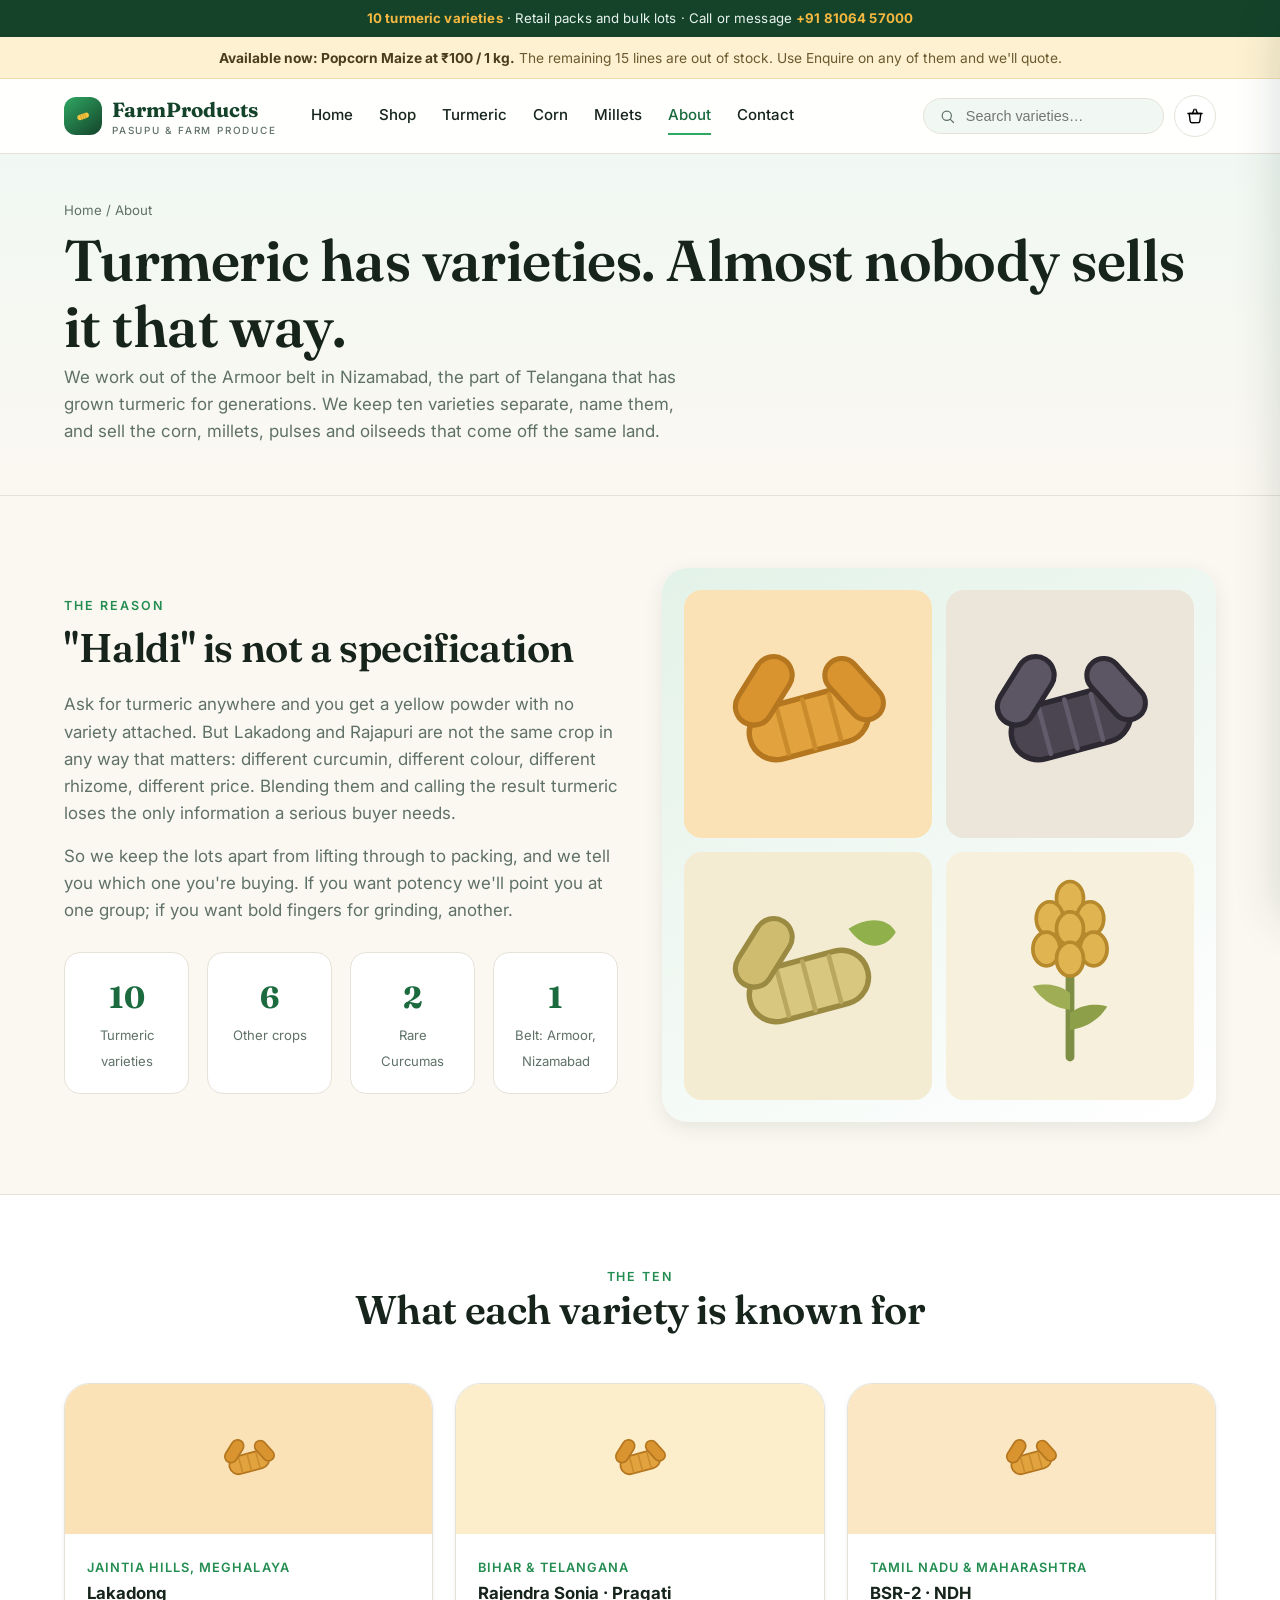
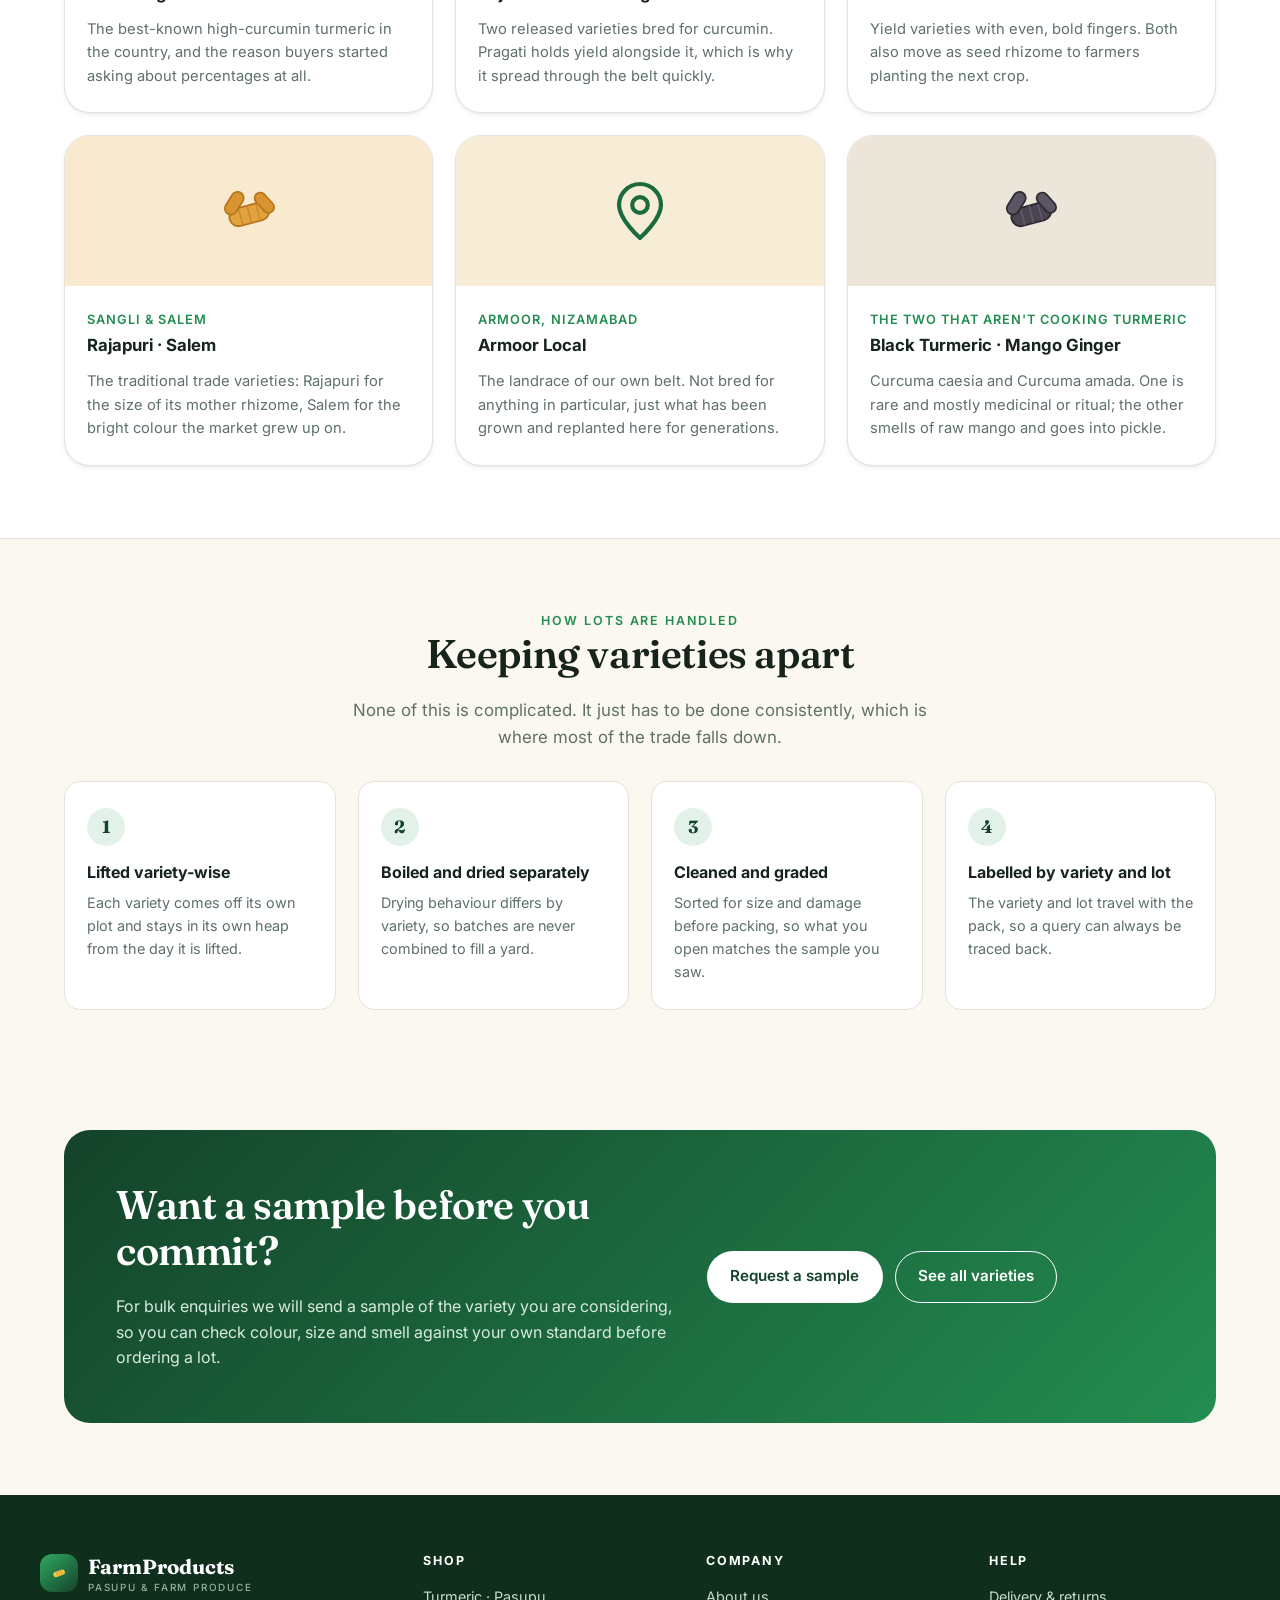
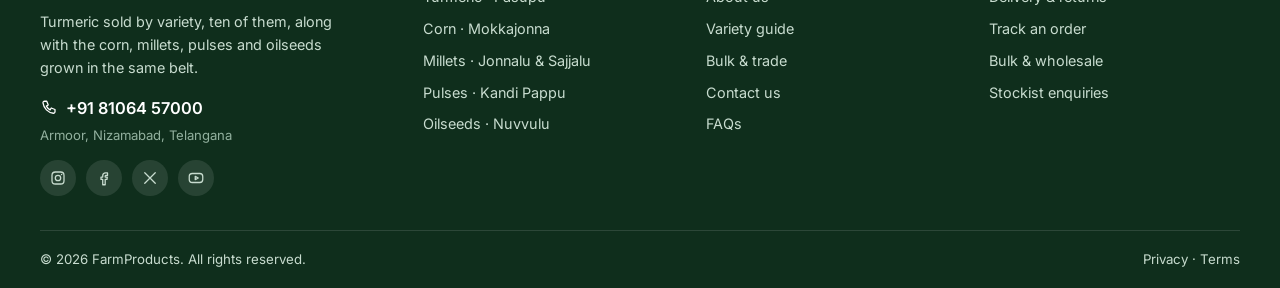
==== commit f939a8de: "Restore separators the em dash sweep removed Order lines read "x 1 = Rs100" again rather than "x 1 R" ====
--- a/about.html
+++ b/about.html
@@ -8,7 +8,7 @@
 <link rel="preconnect" href="https://fonts.googleapis.com">
 <link rel="preconnect" href="https://fonts.gstatic.com" crossorigin>
 <link href="https://fonts.googleapis.com/css2?family=Fraunces:opsz,wght@9..144,500;9..144,600;9..144,700&family=Inter:wght@400;500;600;700&display=swap" rel="stylesheet">
-<link rel="stylesheet" href="assets/css/styles.css?v=202610042128">
+<link rel="stylesheet" href="assets/css/styles.css?v=202610042136">
 <link rel="icon" href="data:image/svg+xml,%3Csvg xmlns='http://www.w3.org/2000/svg' viewBox='0 0 64 64'%3E%3Crect width='64' height='64' rx='14' fill='%231b6b3f'/%3E%3Cg transform='rotate(-15 32 34)'%3E%3Crect x='16' y='27' width='32' height='15' rx='7.5' fill='%23f2c94c'/%3E%3Cpath d='M26 28v13M32 27.5v14M38 28v13' stroke='%23c9a02f' stroke-width='1.6'/%3E%3C/g%3E%3C/svg%3E">
 </head>
 <body>
@@ -206,7 +206,7 @@
 <div class="toast" data-toast></div>
 
 <script src="assets/js/icons.js"></script>
-<script src="assets/js/data.js?v=202610042128"></script>
-<script src="assets/js/app.js?v=202610042128"></script>
+<script src="assets/js/data.js?v=202610042136"></script>
+<script src="assets/js/app.js?v=202610042136"></script>
 </body>
 </html>
